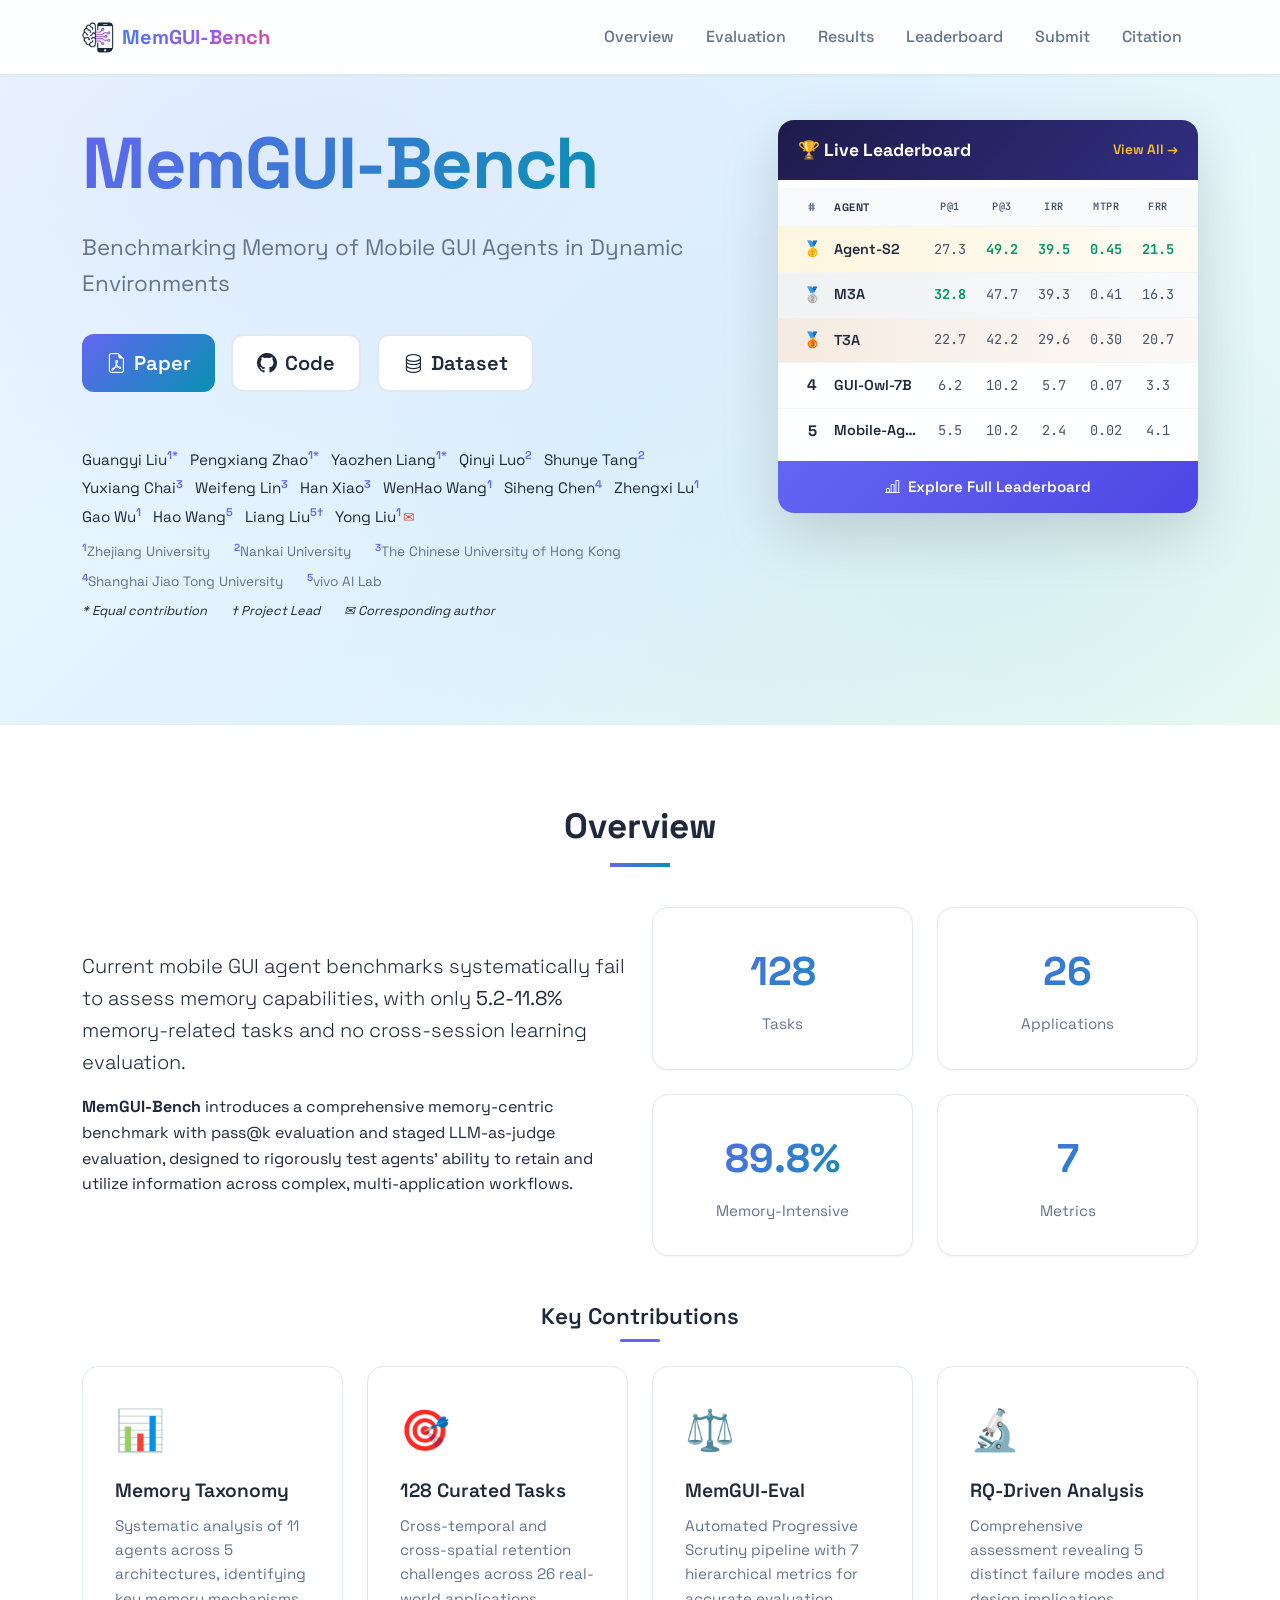
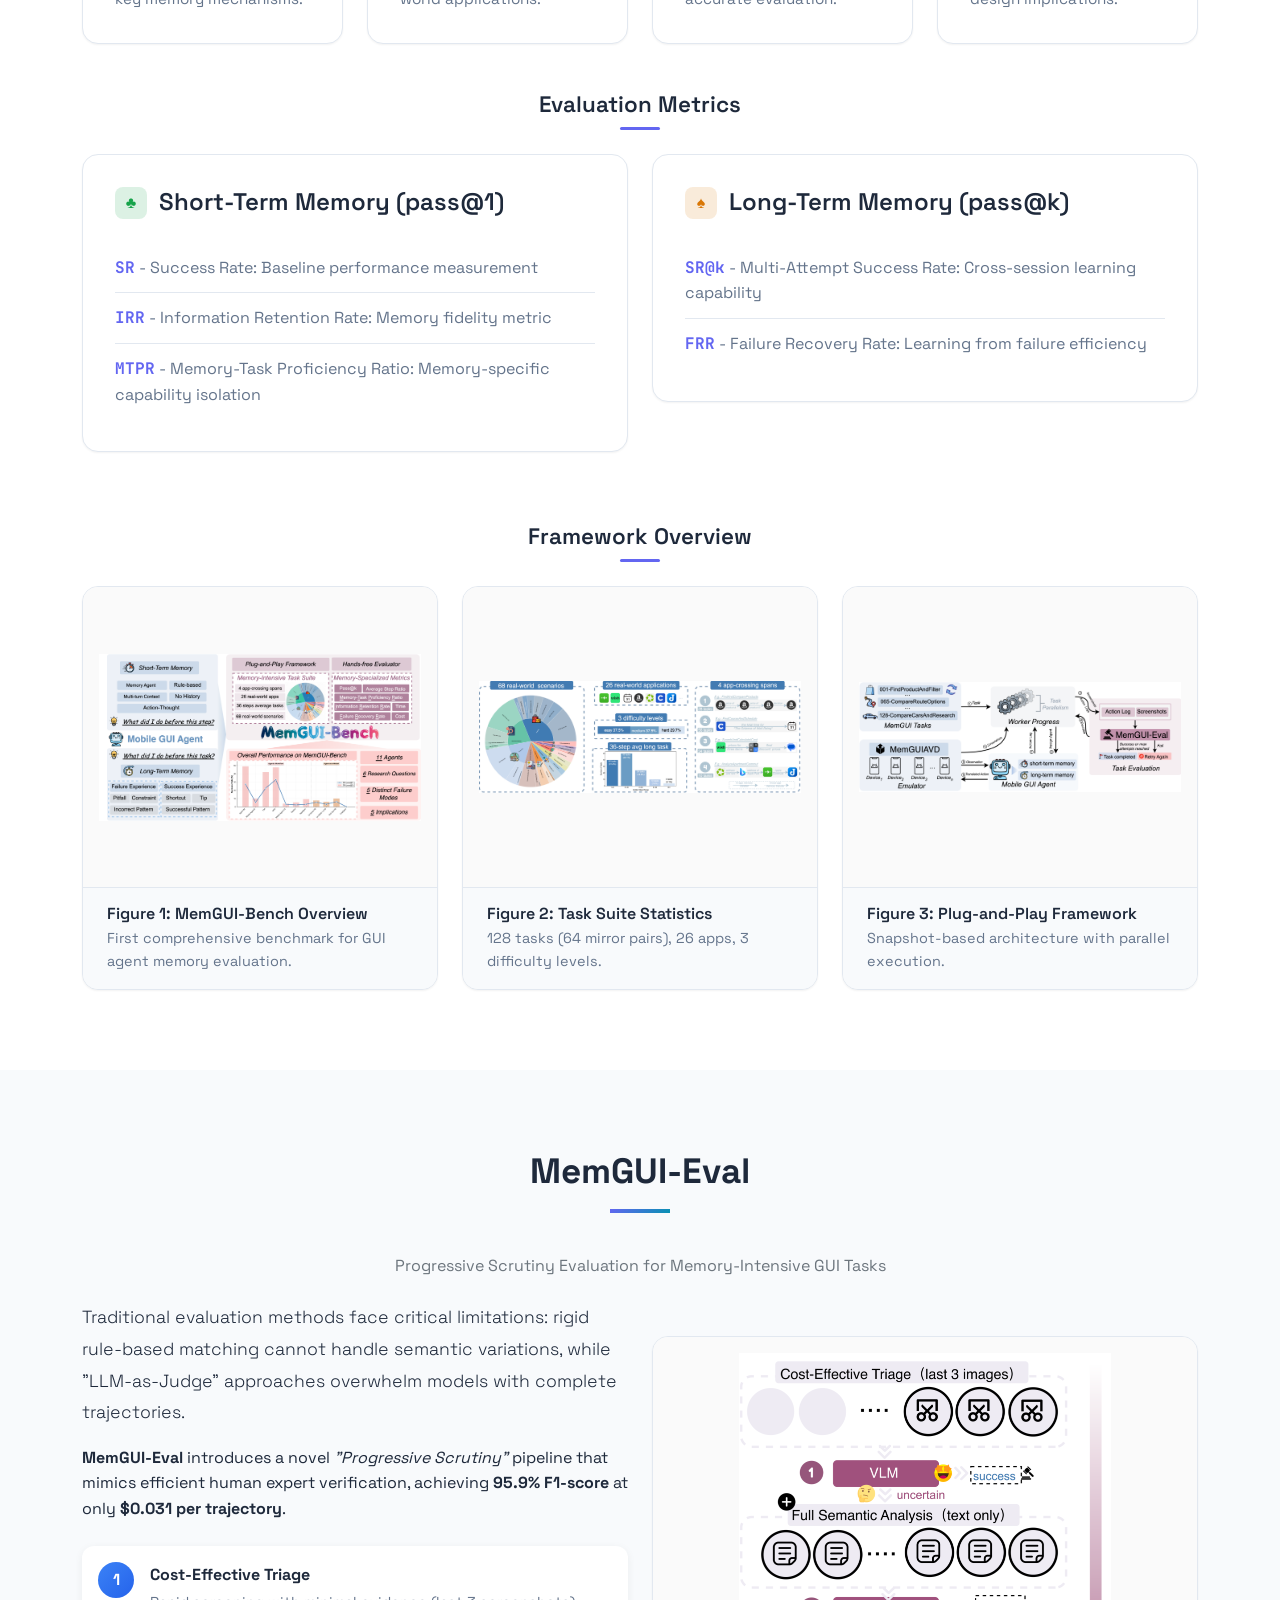
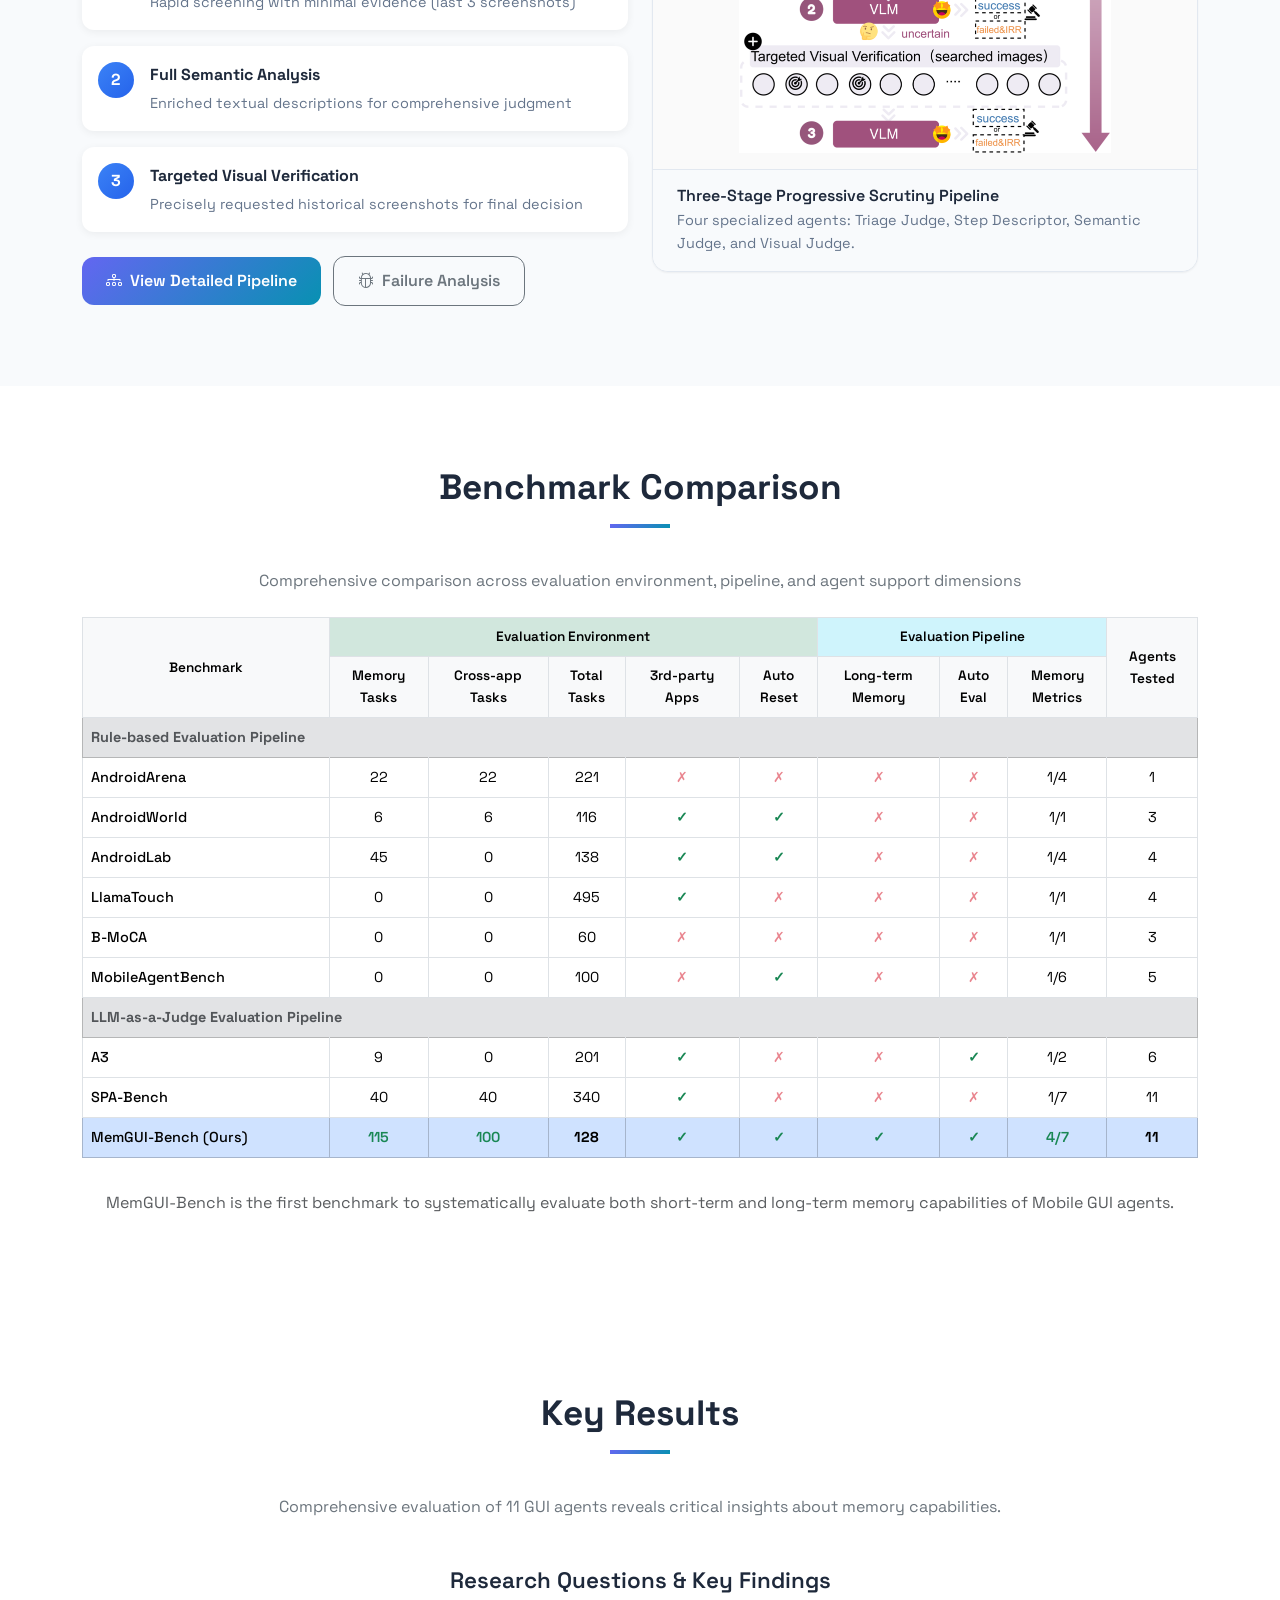
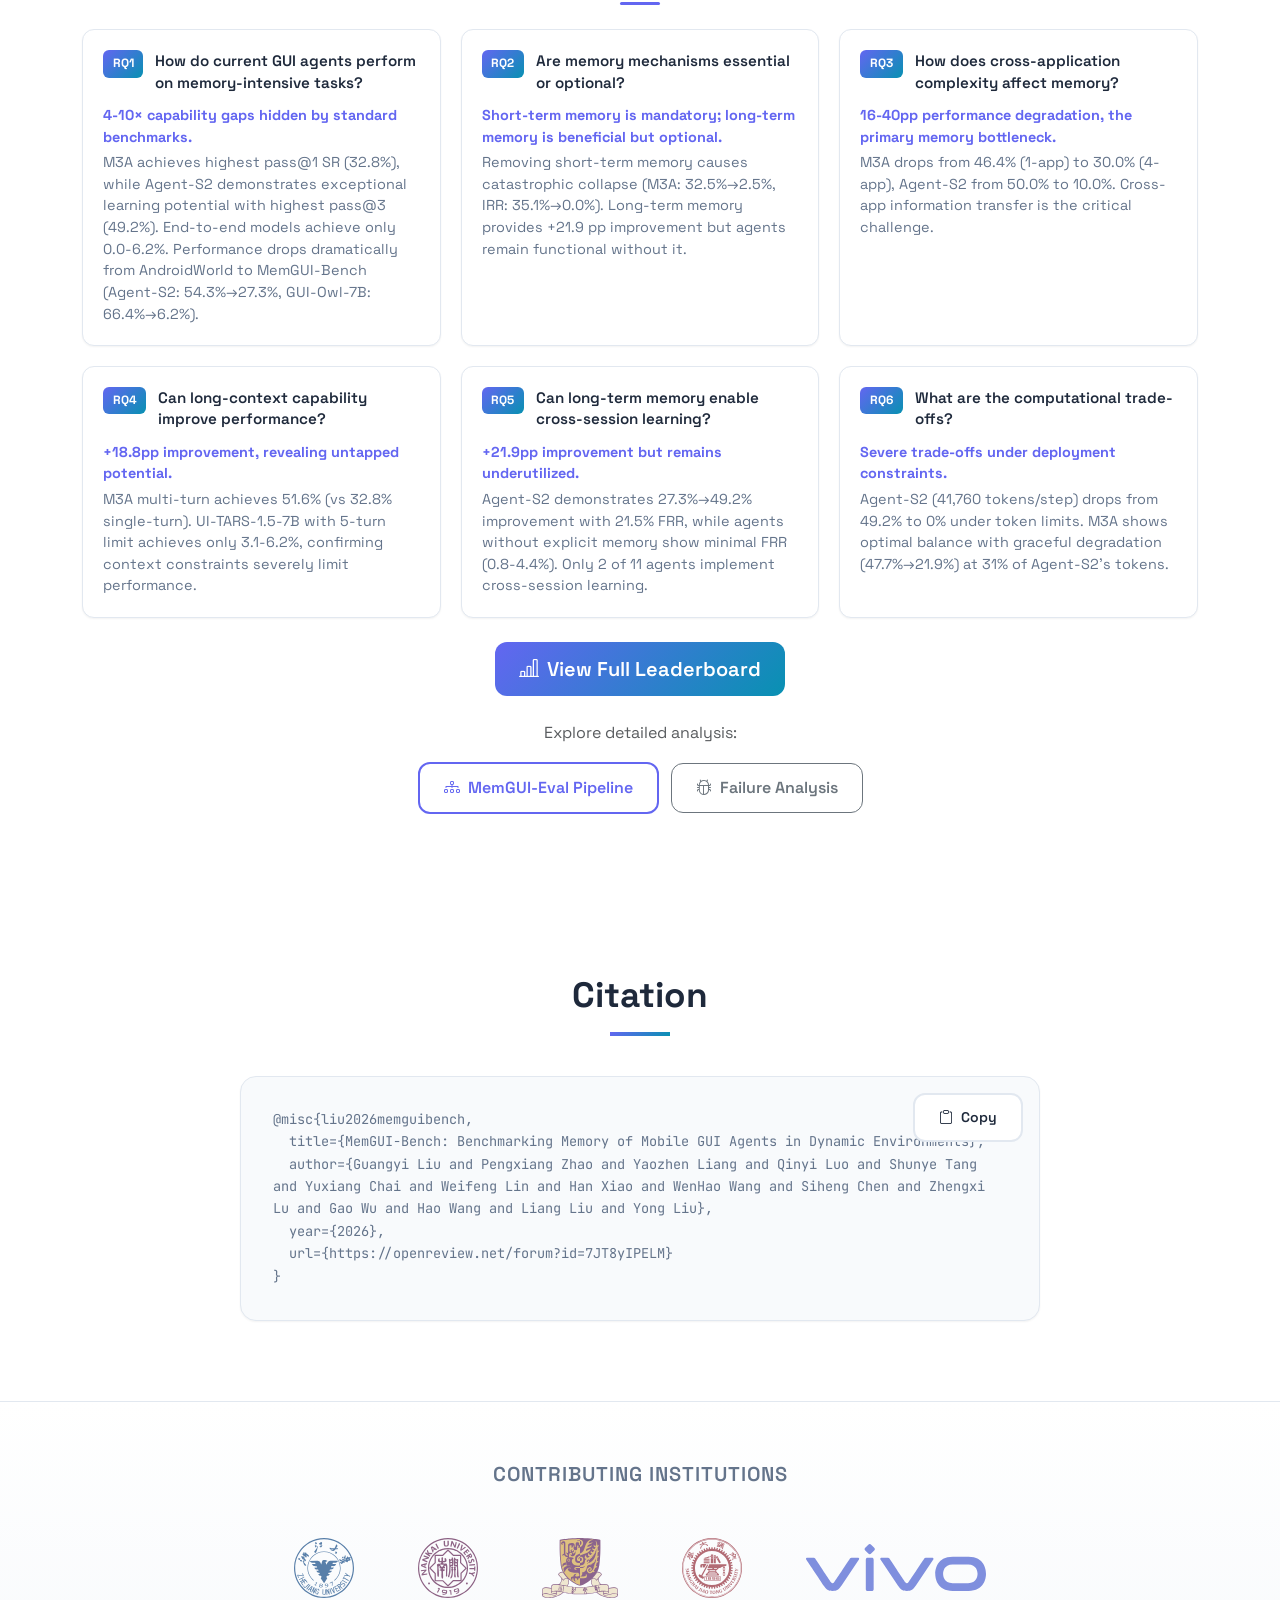
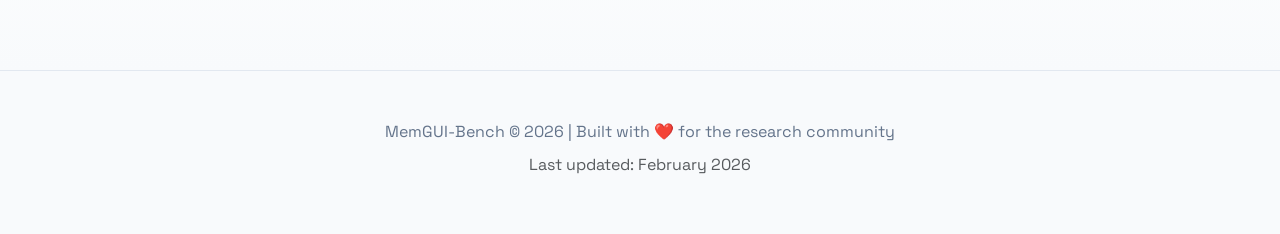
==== docs/index.html @ 2475bcae "update" ====
<!DOCTYPE html>
<html lang="en">

<head>
  <meta charset="UTF-8">
  <meta name="viewport" content="width=device-width, initial-scale=1.0">
  <title>MemGUI-Bench: Benchmarking Memory of Mobile GUI Agents</title>
  <link rel="icon" href="assets/favicon.png">

  <!-- Fonts -->
  <link rel="preconnect" href="https://fonts.googleapis.com">
  <link rel="preconnect" href="https://fonts.gstatic.com" crossorigin>
  <link
    href="https://fonts.googleapis.com/css2?family=Space+Grotesk:wght@300;400;500;600;700&family=JetBrains+Mono:wght@400;500&display=swap"
    rel="stylesheet">

  <!-- Bootstrap & Icons -->
  <link rel="stylesheet" href="https://cdn.jsdelivr.net/npm/bootstrap@5.3.0/dist/css/bootstrap.min.css">
  <link rel="stylesheet" href="https://cdn.jsdelivr.net/npm/bootstrap-icons@1.11.0/font/bootstrap-icons.css">

  <!-- Custom CSS -->
  <link rel="stylesheet" href="css/style.css">
</head>

<body>
  <!-- Navigation -->
  <nav class="navbar navbar-expand-lg fixed-top">
    <div class="container">
      <a class="navbar-brand" href="#">
        <img src="assets/favicon.png" alt="MemGUI-Bench" class="brand-icon">
        <span class="brand-text">MemGUI-Bench</span>
      </a>
      <button class="navbar-toggler" type="button" data-bs-toggle="collapse" data-bs-target="#navbarNav">
        <span class="navbar-toggler-icon"></span>
      </button>
      <div class="collapse navbar-collapse" id="navbarNav">
        <ul class="navbar-nav ms-auto">
          <li class="nav-item"><a class="nav-link" href="#overview">Overview</a></li>
          <li class="nav-item"><a class="nav-link" href="#memgui-eval">Evaluation</a></li>
          <li class="nav-item"><a class="nav-link" href="#results">Results</a></li>
          <li class="nav-item"><a class="nav-link" href="leaderboard.html">Leaderboard</a></li>
          <li class="nav-item"><a class="nav-link" href="submission.html">Submit</a></li>
          <li class="nav-item"><a class="nav-link" href="#citation">Citation</a></li>
        </ul>
      </div>
    </div>
  </nav>

  <!-- Hero Section -->
  <header class="hero-section">
    <div class="hero-bg"></div>
    <div class="container">
      <div class="hero-layout">
        <!-- Left: Main Content -->
        <div class="hero-content">
          <h1 class="hero-title">
            <span class="gradient-text">MemGUI-Bench</span>
          </h1>
          <p class="hero-subtitle">
            Benchmarking Memory of Mobile GUI Agents in Dynamic Environments
          </p>

          <!-- Action Buttons -->
          <div class="hero-buttons">
            <a href="#" class="btn btn-primary btn-lg">
              <i class="bi bi-file-earmark-pdf"></i> Paper
            </a>
            <a href="#" class="btn btn-outline-light btn-lg">
              <i class="bi bi-github"></i> Code
            </a>
            <a href="#" class="btn btn-outline-light btn-lg">
              <i class="bi bi-database"></i> Dataset
            </a>
          </div>

          <!-- Authors -->
          <div class="hero-authors">
            <div class="authors-list">
              <span class="author"><span class="author-name">Guangyi Liu</span><sup>1*</sup></span>
              <span class="author"><span class="author-name">Pengxiang Zhao</span><sup>1*</sup></span>
              <span class="author"><span class="author-name">Yaozhen Liang</span><sup>1*</sup></span>
              <span class="author"><span class="author-name">Qinyi Luo</span><sup>2</sup></span>
              <span class="author"><span class="author-name">Shunye Tang</span><sup>2</sup></span>
              <span class="author"><span class="author-name">Yuxiang Chai</span><sup>3</sup></span>
              <span class="author"><span class="author-name">Weifeng Lin</span><sup>3</sup></span>
              <span class="author"><span class="author-name">Han Xiao</span><sup>3</sup></span>
              <span class="author"><span class="author-name">WenHao Wang</span><sup>1</sup></span>
              <span class="author"><span class="author-name">Siheng Chen</span><sup>4</sup></span>
              <span class="author"><span class="author-name">Zhengxi Lu</span><sup>1</sup></span>
              <span class="author"><span class="author-name">Gao Wu</span><sup>1</sup></span>
              <span class="author"><span class="author-name">Hao Wang</span><sup>5</sup></span>
              <span class="author"><span class="author-name">Liang Liu</span><sup>5†</sup></span>
              <span class="author"><span class="author-name">Yong Liu</span><sup>1</sup><span class="corresponding-icon"
                  title="Corresponding Author">✉</span></span>
            </div>
            <div class="affiliations-list">
              <span class="affiliation"><sup>1</sup>Zhejiang University</span>
              <span class="affiliation"><sup>2</sup>Nankai University</span>
              <span class="affiliation"><sup>3</sup>The Chinese University of Hong Kong</span>
              <span class="affiliation"><sup>4</sup>Shanghai Jiao Tong University</span>
              <span class="affiliation"><sup>5</sup>vivo AI Lab</span>
            </div>
            <div class="author-notes">
              <span>* Equal contribution</span>
              <span>† Project Lead</span>
              <span>✉ Corresponding author</span>
            </div>
          </div>

        </div>

        <!-- Right: Live Leaderboard (Dynamic) -->
        <div class="hero-leaderboard-panel">
          <div class="lb-panel-header">
            <span class="lb-panel-title">🏆 Live Leaderboard</span>
            <a href="leaderboard.html" class="lb-panel-link">View All →</a>
          </div>
          <div class="lb-panel-table" id="heroLeaderboardTable">
            <div class="lb-panel-loading">Loading...</div>
          </div>
          <a href="leaderboard.html" class="lb-panel-cta">
            <i class="bi bi-bar-chart-line"></i> Explore Full Leaderboard
          </a>
        </div>
      </div>
    </div>
  </header>

  <!-- Overview Section -->
  <section id="overview" class="section-padding">
    <div class="container">
      <h2 class="section-title text-center">Overview</h2>

      <!-- Problem Statement & Stats -->
      <div class="row align-items-center mb-5">
        <div class="col-lg-6">
          <div class="overview-text">
            <p class="lead">
              Current mobile GUI agent benchmarks systematically fail to assess memory capabilities,
              with only <strong>5.2-11.8%</strong> memory-related tasks and no cross-session learning evaluation.
            </p>
            <p>
              <strong>MemGUI-Bench</strong> introduces a comprehensive memory-centric benchmark with
              pass@k evaluation and staged LLM-as-judge evaluation, designed to rigorously test
              agents' ability to retain and utilize information across complex, multi-application workflows.
            </p>
          </div>
        </div>
        <div class="col-lg-6">
          <div class="stats-grid">
            <div class="stat-card">
              <div class="stat-number">128</div>
              <div class="stat-label">Tasks</div>
            </div>
            <div class="stat-card">
              <div class="stat-number">26</div>
              <div class="stat-label">Applications</div>
            </div>
            <div class="stat-card">
              <div class="stat-number">89.8%</div>
              <div class="stat-label">Memory-Intensive</div>
            </div>
            <div class="stat-card">
              <div class="stat-number">7</div>
              <div class="stat-label">Metrics</div>
            </div>
          </div>
        </div>
      </div>

      <!-- Key Contributions -->
      <h3 class="subsection-title text-center mb-4">Key Contributions</h3>
      <div class="row g-4 mb-5">
        <div class="col-md-6 col-lg-3">
          <div class="feature-card">
            <div class="feature-icon">📊</div>
            <h4>Memory Taxonomy</h4>
            <p>Systematic analysis of 11 agents across 5 architectures, identifying key memory mechanisms.</p>
          </div>
        </div>
        <div class="col-md-6 col-lg-3">
          <div class="feature-card">
            <div class="feature-icon">🎯</div>
            <h4>128 Curated Tasks</h4>
            <p>Cross-temporal and cross-spatial retention challenges across 26 real-world applications.</p>
          </div>
        </div>
        <div class="col-md-6 col-lg-3">
          <div class="feature-card">
            <div class="feature-icon">⚖️</div>
            <h4>MemGUI-Eval</h4>
            <p>Automated Progressive Scrutiny pipeline with 7 hierarchical metrics for accurate evaluation.</p>
          </div>
        </div>
        <div class="col-md-6 col-lg-3">
          <div class="feature-card">
            <div class="feature-icon">🔬</div>
            <h4>RQ-Driven Analysis</h4>
            <p>Comprehensive assessment revealing 5 distinct failure modes and design implications.</p>
          </div>
        </div>
      </div>

      <!-- Evaluation Metrics -->
      <h3 class="subsection-title text-center mb-4">Evaluation Metrics</h3>
      <div class="row mb-5">
        <div class="col-lg-6">
          <div class="metric-group">
            <h4><span class="metric-badge short-term">♣</span> Short-Term Memory (pass@1)</h4>
            <ul class="metric-list">
              <li><strong>SR</strong> - Success Rate: Baseline performance measurement</li>
              <li><strong>IRR</strong> - Information Retention Rate: Memory fidelity metric</li>
              <li><strong>MTPR</strong> - Memory-Task Proficiency Ratio: Memory-specific capability isolation</li>
            </ul>
          </div>
        </div>
        <div class="col-lg-6">
          <div class="metric-group">
            <h4><span class="metric-badge long-term">♠</span> Long-Term Memory (pass@k)</h4>
            <ul class="metric-list">
              <li><strong>SR@k</strong> - Multi-Attempt Success Rate: Cross-session learning capability</li>
              <li><strong>FRR</strong> - Failure Recovery Rate: Learning from failure efficiency</li>
            </ul>
          </div>
        </div>
      </div>

      <!-- Framework Overview -->
      <h3 class="subsection-title text-center mb-4">Framework Overview</h3>

      <!-- Overview + Task Suite + Architecture -->
      <div class="row g-4">
        <div class="col-lg-4">
          <div class="figure-card h-100">
            <div class="figure-img-wrapper">
              <img src="images/fig1-overview.png" alt="MemGUI-Bench Overview">
            </div>
            <div class="figure-caption">
              <h5>Figure 1: MemGUI-Bench Overview</h5>
              <p>First comprehensive benchmark for GUI agent memory evaluation.</p>
            </div>
          </div>
        </div>
        <div class="col-lg-4">
          <div class="figure-card h-100">
            <div class="figure-img-wrapper">
              <img src="images/fig2-task-suite.png" alt="Task Suite Statistics">
            </div>
            <div class="figure-caption">
              <h5>Figure 2: Task Suite Statistics</h5>
              <p>128 tasks (64 mirror pairs), 26 apps, 3 difficulty levels.</p>
            </div>
          </div>
        </div>
        <div class="col-lg-4">
          <div class="figure-card h-100">
            <div class="figure-img-wrapper">
              <img src="images/fig3-architecture.png" alt="Unified Architecture">
            </div>
            <div class="figure-caption">
              <h5>Figure 3: Plug-and-Play Framework</h5>
              <p>Snapshot-based architecture with parallel execution.</p>
            </div>
          </div>
        </div>
      </div>
    </div>
  </section>

  <!-- MemGUI-Eval Section -->
  <section id="memgui-eval" class="section-padding bg-light-alt">
    <div class="container">
      <h2 class="section-title text-center">MemGUI-Eval</h2>
      <p class="text-center text-secondary mb-4">Progressive Scrutiny Evaluation for Memory-Intensive GUI Tasks</p>

      <div class="row align-items-center">
        <div class="col-lg-6">
          <div class="eval-intro">
            <p class="lead">
              Traditional evaluation methods face critical limitations: rigid rule-based matching cannot handle semantic
              variations,
              while "LLM-as-Judge" approaches overwhelm models with complete trajectories.
            </p>
            <p>
              <strong>MemGUI-Eval</strong> introduces a novel <em>"Progressive Scrutiny"</em> pipeline that mimics
              efficient human expert verification,
              achieving <strong>95.9% F1-score</strong> at only <strong>$0.031 per trajectory</strong>.
            </p>

            <div class="eval-stages mt-4">
              <div class="eval-stage">
                <span class="stage-num">1</span>
                <div class="stage-info">
                  <strong>Cost-Effective Triage</strong>
                  <span>Rapid screening with minimal evidence (last 3 screenshots)</span>
                </div>
              </div>
              <div class="eval-stage">
                <span class="stage-num">2</span>
                <div class="stage-info">
                  <strong>Full Semantic Analysis</strong>
                  <span>Enriched textual descriptions for comprehensive judgment</span>
                </div>
              </div>
              <div class="eval-stage">
                <span class="stage-num">3</span>
                <div class="stage-info">
                  <strong>Targeted Visual Verification</strong>
                  <span>Precisely requested historical screenshots for final decision</span>
                </div>
              </div>
            </div>

            <div class="mt-4">
              <a href="eval-pipeline.html" class="btn btn-primary">
                <i class="bi bi-diagram-3"></i> View Detailed Pipeline
              </a>
              <a href="failure-analysis.html" class="btn btn-outline-secondary ms-2">
                <i class="bi bi-bug"></i> Failure Analysis
              </a>
            </div>
          </div>
        </div>
        <div class="col-lg-6">
          <div class="figure-card">
            <div class="figure-img-wrapper">
              <img src="images/fig4-eval-pipeline.png" alt="MemGUI-Eval Pipeline">
            </div>
            <div class="figure-caption">
              <h5>Three-Stage Progressive Scrutiny Pipeline</h5>
              <p>Four specialized agents: Triage Judge, Step Descriptor, Semantic Judge, and Visual Judge.</p>
            </div>
          </div>
        </div>
      </div>
    </div>
  </section>

  <!-- Benchmark Comparison Section -->
  <section id="benchmark" class="section-padding">
    <div class="container">
      <h2 class="section-title text-center">Benchmark Comparison</h2>
      <p class="text-center text-secondary mb-4">Comprehensive comparison across evaluation environment, pipeline, and
        agent support dimensions</p>
      <div class="table-responsive">
        <table class="table table-bordered table-hover comparison-table">
          <thead>
            <tr>
              <th rowspan="2" class="align-middle">Benchmark</th>
              <th colspan="5" class="text-center bg-success-subtle">Evaluation Environment</th>
              <th colspan="3" class="text-center bg-info-subtle">Evaluation Pipeline</th>
              <th rowspan="2" class="align-middle text-center">Agents<br>Tested</th>
            </tr>
            <tr>
              <th>Memory<br>Tasks</th>
              <th>Cross-app<br>Tasks</th>
              <th>Total<br>Tasks</th>
              <th>3rd-party<br>Apps</th>
              <th>Auto<br>Reset</th>
              <th>Long-term<br>Memory</th>
              <th>Auto<br>Eval</th>
              <th>Memory<br>Metrics</th>
            </tr>
          </thead>
          <tbody>
            <tr class="table-secondary">
              <td colspan="10" class="fw-bold text-muted">Rule-based Evaluation Pipeline</td>
            </tr>
            <tr>
              <td>AndroidArena</td>
              <td>22</td>
              <td>22</td>
              <td>221</td>
              <td class="text-danger">✗</td>
              <td class="text-danger">✗</td>
              <td class="text-danger">✗</td>
              <td class="text-danger">✗</td>
              <td>1/4</td>
              <td>1</td>
            </tr>
            <tr>
              <td>AndroidWorld</td>
              <td>6</td>
              <td>6</td>
              <td>116</td>
              <td class="text-success">✓</td>
              <td class="text-success">✓</td>
              <td class="text-danger">✗</td>
              <td class="text-danger">✗</td>
              <td>1/1</td>
              <td>3</td>
            </tr>
            <tr>
              <td>AndroidLab</td>
              <td>45</td>
              <td>0</td>
              <td>138</td>
              <td class="text-success">✓</td>
              <td class="text-success">✓</td>
              <td class="text-danger">✗</td>
              <td class="text-danger">✗</td>
              <td>1/4</td>
              <td>4</td>
            </tr>
            <tr>
              <td>LlamaTouch</td>
              <td>0</td>
              <td>0</td>
              <td>495</td>
              <td class="text-success">✓</td>
              <td class="text-danger">✗</td>
              <td class="text-danger">✗</td>
              <td class="text-danger">✗</td>
              <td>1/1</td>
              <td>4</td>
            </tr>
            <tr>
              <td>B-MoCA</td>
              <td>0</td>
              <td>0</td>
              <td>60</td>
              <td class="text-danger">✗</td>
              <td class="text-danger">✗</td>
              <td class="text-danger">✗</td>
              <td class="text-danger">✗</td>
              <td>1/1</td>
              <td>3</td>
            </tr>
            <tr>
              <td>MobileAgentBench</td>
              <td>0</td>
              <td>0</td>
              <td>100</td>
              <td class="text-danger">✗</td>
              <td class="text-success">✓</td>
              <td class="text-danger">✗</td>
              <td class="text-danger">✗</td>
              <td>1/6</td>
              <td>5</td>
            </tr>
            <tr class="table-secondary">
              <td colspan="10" class="fw-bold text-muted">LLM-as-a-Judge Evaluation Pipeline</td>
            </tr>
            <tr>
              <td>A3</td>
              <td>9</td>
              <td>0</td>
              <td>201</td>
              <td class="text-success">✓</td>
              <td class="text-danger">✗</td>
              <td class="text-danger">✗</td>
              <td class="text-success">✓</td>
              <td>1/2</td>
              <td>6</td>
            </tr>
            <tr>
              <td>SPA-Bench</td>
              <td>40</td>
              <td>40</td>
              <td>340</td>
              <td class="text-success">✓</td>
              <td class="text-danger">✗</td>
              <td class="text-danger">✗</td>
              <td class="text-danger">✗</td>
              <td>1/7</td>
              <td>11</td>
            </tr>
            <tr class="table-primary fw-bold">
              <td>MemGUI-Bench (Ours)</td>
              <td class="text-success">115</td>
              <td class="text-success">100</td>
              <td>128</td>
              <td class="text-success">✓</td>
              <td class="text-success">✓</td>
              <td class="text-success">✓</td>
              <td class="text-success">✓</td>
              <td class="text-success">4/7</td>
              <td>11</td>
            </tr>
          </tbody>
        </table>
      </div>
      <p class="text-center text-muted mt-3">
        MemGUI-Bench is the first benchmark to systematically evaluate both short-term and long-term memory capabilities
        of Mobile GUI agents.
      </p>
    </div>
  </section>

  <!-- Results Section -->
  <section id="results" class="section-padding">
    <div class="container">
      <h2 class="section-title text-center">Key Results</h2>
      <p class="text-center text-secondary mb-5">
        Comprehensive evaluation of 11 GUI agents reveals critical insights about memory capabilities.
      </p>

      <!-- Research Questions & Conclusions -->
      <h3 class="subsection-title text-center mb-4">Research Questions & Key Findings</h3>
      <div class="rq-grid">
        <div class="rq-card">
          <div class="rq-header">
            <span class="rq-badge">RQ1</span>
            <span class="rq-question">How do current GUI agents perform on memory-intensive tasks?</span>
          </div>
          <div class="rq-answer">
            <strong>4-10× capability gaps hidden by standard benchmarks.</strong>
            M3A achieves highest pass@1 SR (32.8%), while Agent-S2 demonstrates exceptional learning potential with
            highest pass@3 (49.2%). End-to-end models achieve only 0.0-6.2%. Performance drops dramatically from
            AndroidWorld to MemGUI-Bench (Agent-S2: 54.3%→27.3%, GUI-Owl-7B: 66.4%→6.2%).
          </div>
        </div>

        <div class="rq-card">
          <div class="rq-header">
            <span class="rq-badge">RQ2</span>
            <span class="rq-question">Are memory mechanisms essential or optional?</span>
          </div>
          <div class="rq-answer">
            <strong>Short-term memory is mandatory; long-term memory is beneficial but optional.</strong>
            Removing short-term memory causes catastrophic collapse (M3A: 32.5%→2.5%, IRR: 35.1%→0.0%). Long-term memory
            provides +21.9 pp improvement but agents remain functional without it.
          </div>
        </div>

        <div class="rq-card">
          <div class="rq-header">
            <span class="rq-badge">RQ3</span>
            <span class="rq-question">How does cross-application complexity affect memory?</span>
          </div>
          <div class="rq-answer">
            <strong>16-40pp performance degradation, the primary memory bottleneck.</strong>
            M3A drops from 46.4% (1-app) to 30.0% (4-app), Agent-S2 from 50.0% to 10.0%. Cross-app information transfer
            is the critical challenge.
          </div>
        </div>

        <div class="rq-card">
          <div class="rq-header">
            <span class="rq-badge">RQ4</span>
            <span class="rq-question">Can long-context capability improve performance?</span>
          </div>
          <div class="rq-answer">
            <strong>+18.8pp improvement, revealing untapped potential.</strong>
            M3A multi-turn achieves 51.6% (vs 32.8% single-turn). UI-TARS-1.5-7B with 5-turn limit achieves only
            3.1-6.2%, confirming context constraints severely limit performance.
          </div>
        </div>

        <div class="rq-card">
          <div class="rq-header">
            <span class="rq-badge">RQ5</span>
            <span class="rq-question">Can long-term memory enable cross-session learning?</span>
          </div>
          <div class="rq-answer">
            <strong>+21.9pp improvement but remains underutilized.</strong>
            Agent-S2 demonstrates 27.3%→49.2% improvement with 21.5% FRR, while agents without explicit memory show
            minimal FRR (0.8-4.4%). Only 2 of 11 agents implement cross-session learning.
          </div>
        </div>

        <div class="rq-card">
          <div class="rq-header">
            <span class="rq-badge">RQ6</span>
            <span class="rq-question">What are the computational trade-offs?</span>
          </div>
          <div class="rq-answer">
            <strong>Severe trade-offs under deployment constraints.</strong>
            Agent-S2 (41,760 tokens/step) drops from 49.2% to 0% under token limits. M3A shows optimal balance with
            graceful degradation (47.7%→21.9%) at 31% of Agent-S2's tokens.
          </div>
        </div>
      </div>

      <div class="text-center mt-4">
        <a href="leaderboard.html" class="btn btn-primary btn-lg">
          <i class="bi bi-bar-chart-line"></i> View Full Leaderboard
        </a>
      </div>

      <!-- Additional Resources -->
      <div class="text-center mt-4">
        <p class="text-muted mb-3">Explore detailed analysis:</p>
        <a href="eval-pipeline.html" class="btn btn-outline-primary me-2">
          <i class="bi bi-diagram-3"></i> MemGUI-Eval Pipeline
        </a>
        <a href="failure-analysis.html" class="btn btn-outline-secondary">
          <i class="bi bi-bug"></i> Failure Analysis
        </a>
      </div>
    </div>
  </section>

  <!-- Citation Section -->
  <section id="citation" class="section-padding">
    <div class="container">
      <h2 class="section-title text-center">Citation</h2>
      <div class="citation-box">
        <pre><code>@misc{liu2026memguibench,
  title={MemGUI-Bench: Benchmarking Memory of Mobile GUI Agents in Dynamic Environments},
  author={Guangyi Liu and Pengxiang Zhao and Yaozhen Liang and Qinyi Luo and Shunye Tang and Yuxiang Chai and Weifeng Lin and Han Xiao and WenHao Wang and Siheng Chen and Zhengxi Lu and Gao Wu and Hao Wang and Liang Liu and Yong Liu},
  year={2026},
  url={https://openreview.net/forum?id=7JT8yIPELM}
}</code></pre>
        <button class="btn btn-sm btn-outline-light copy-btn" onclick="copyBibtex()">
          <i class="bi bi-clipboard"></i> Copy
        </button>
      </div>
    </div>
  </section>

  <!-- Affiliations Section -->
  <section id="affiliations" class="affiliations-section">
    <div class="container">
      <h3 class="affiliations-title text-center">Contributing Institutions</h3>
      <div class="affiliations-logos">
        <a href="https://www.zju.edu.cn/" target="_blank" class="affiliation-logo" title="Zhejiang University">
          <img src="images/logos/zhejiang-university.svg" alt="Zhejiang University">
        </a>
        <a href="https://www.nankai.edu.cn/" target="_blank" class="affiliation-logo" title="Nankai University">
          <img src="images/logos/nankai-university.svg" alt="Nankai University">
        </a>
        <a href="https://www.cuhk.edu.hk/" target="_blank" class="affiliation-logo"
          title="The Chinese University of Hong Kong">
          <img src="images/logos/cuhk.svg" alt="The Chinese University of Hong Kong">
        </a>
        <a href="https://www.sjtu.edu.cn/" target="_blank" class="affiliation-logo"
          title="Shanghai Jiao Tong University">
          <img src="images/logos/sjtu.svg" alt="Shanghai Jiao Tong University">
        </a>
        <a href="https://www.vivo.com/" target="_blank" class="affiliation-logo" title="vivo">
          <img src="images/logos/vivo.svg" alt="vivo">
        </a>
      </div>
    </div>
  </section>

  <!-- Footer -->
  <footer class="footer">
    <div class="container text-center">
      <p>MemGUI-Bench © 2026 | Built with ❤️ for the research community</p>
      <p class="text-muted">Last updated: February 2026</p>
    </div>
  </footer>

  <!-- Scripts -->
  <script src="https://cdn.jsdelivr.net/npm/bootstrap@5.3.0/dist/js/bootstrap.bundle.min.js"></script>
  <script src="js/config.js"></script>
  <script>
    function copyBibtex() {
      const bibtex = document.querySelector('.citation-box code').textContent;
      navigator.clipboard.writeText(bibtex);
      const btn = document.querySelector('.copy-btn');
      btn.innerHTML = '<i class="bi bi-check"></i> Copied!';
      setTimeout(() => {
        btn.innerHTML = '<i class="bi bi-clipboard"></i> Copy';
      }, 2000);
    }

    // Load Hero Leaderboard dynamically
    async function loadHeroLeaderboard() {
      try {
        // First load agent list from index.json
        await loadAgentList();

        // Load each agent file in parallel
        const agentPromises = AGENT_FILES.map(async (agentId) => {
          const response = await fetch(`data/agents/${agentId}.json`);
          if (!response.ok) return null;
          return response.json();
        });
        const agents = (await Promise.all(agentPromises)).filter(a => a !== null);
        const data = { agents: agents };

        // Sort by avg p@3 descending
        const sorted = [...data.agents].sort((a, b) => b.avg.p3 - a.avg.p3);
        const top5 = sorted.slice(0, 5);

        // Find best values for highlighting
        const bestP1 = Math.max(...top5.map(a => a.avg.p1));
        const bestP3 = Math.max(...top5.map(a => a.avg.p3));
        const bestIRR = Math.max(...top5.map(a => a.metrics?.shortTerm?.irr ?? 0));
        const bestMTPR = Math.max(...top5.map(a => a.metrics?.shortTerm?.mtpr ?? 0));
        const bestFRR = Math.max(...top5.map(a => a.metrics?.longTerm?.frr ?? 0));

        // Build HTML
        let html = `
          <div class="lb-panel-row header">
            <span class="lb-col-rank">#</span>
            <span class="lb-col-name">Agent</span>
            <span class="lb-col-metric">p@1</span>
            <span class="lb-col-metric">p@3</span>
            <span class="lb-col-metric">IRR</span>
            <span class="lb-col-metric">MTPR</span>
            <span class="lb-col-metric">FRR</span>
          </div>
        `;

        top5.forEach((agent, index) => {
          const rank = index + 1;
          const rankIcon = rank === 1 ? '🥇' : rank === 2 ? '🥈' : rank === 3 ? '🥉' : rank;
          const rankClass = rank <= 3 ? `rank-${rank}` : '';

          const p1 = agent.avg.p1;
          const p3 = agent.avg.p3;
          const irr = agent.metrics?.shortTerm?.irr ?? '-';
          const mtpr = agent.metrics?.shortTerm?.mtpr ?? '-';
          const frr = agent.metrics?.longTerm?.frr ?? '-';

          const p1Class = p1 === bestP1 ? 'highlight' : '';
          const p3Class = p3 === bestP3 ? 'highlight' : '';
          const irrClass = irr === bestIRR ? 'highlight' : '';
          const mtprClass = mtpr === bestMTPR ? 'highlight' : '';
          const frrClass = frr === bestFRR ? 'highlight' : '';

          html += `
            <div class="lb-panel-row ${rankClass}">
              <span class="lb-col-rank">${rankIcon}</span>
              <span class="lb-col-name">${agent.name}</span>
              <span class="lb-col-metric ${p1Class}">${typeof p1 === 'number' ? p1.toFixed(1) : '-'}</span>
              <span class="lb-col-metric ${p3Class}">${typeof p3 === 'number' ? p3.toFixed(1) : '-'}</span>
              <span class="lb-col-metric ${irrClass}">${typeof irr === 'number' ? irr.toFixed(1) : '-'}</span>
              <span class="lb-col-metric ${mtprClass}">${typeof mtpr === 'number' ? mtpr.toFixed(2) : '-'}</span>
              <span class="lb-col-metric ${frrClass}">${typeof frr === 'number' ? frr.toFixed(1) : '-'}</span>
            </div>
          `;
        });

        document.getElementById('heroLeaderboardTable').innerHTML = html;
      } catch (error) {
        console.error('Error loading leaderboard:', error);
        document.getElementById('heroLeaderboardTable').innerHTML = '<div class="lb-panel-loading">Failed to load data</div>';
      }
    }

    // Load on page ready
    document.addEventListener('DOMContentLoaded', loadHeroLeaderboard);
  </script>
</body>

</html>
---- docs/css/style.css ----
/* ===== CSS Variables - Light Theme ===== */
:root {
  --primary: #6366f1;
  --primary-dark: #4f46e5;
  --accent: #0891b2;
  --accent-light: #22d3ee;
  --bg-light: #ffffff;
  --bg-light-alt: #f8fafc;
  --bg-card: #ffffff;
  --text-primary: #1e293b;
  --text-secondary: #64748b;
  --gradient-1: linear-gradient(135deg, #6366f1 0%, #0891b2 100%);
  --gradient-2: linear-gradient(135deg, #ec4899 0%, #f97316 100%);
  --short-term-color: #16a34a;
  --long-term-color: #d97706;
  --border-color: #e2e8f0;
  --shadow-sm: 0 1px 2px rgba(0, 0, 0, 0.05);
  --shadow-md: 0 4px 6px -1px rgba(0, 0, 0, 0.1);
  --shadow-lg: 0 10px 15px -3px rgba(0, 0, 0, 0.1);
  --font-main: 'Space Grotesk', -apple-system, BlinkMacSystemFont, sans-serif;
  --font-mono: 'JetBrains Mono', monospace;
}

/* ===== Base Styles ===== */
* {
  margin: 0;
  padding: 0;
  box-sizing: border-box;
}

html {
  scroll-behavior: smooth;
}

body {
  font-family: var(--font-main);
  background-color: var(--bg-light);
  color: var(--text-primary);
  line-height: 1.6;
  overflow-x: hidden;
}

a {
  color: var(--primary);
  text-decoration: none;
  transition: all 0.3s ease;
}

a:hover {
  color: var(--primary-dark);
}

/* ===== Navigation ===== */
.navbar {
  background: rgba(255, 255, 255, 0.95);
  backdrop-filter: blur(20px);
  border-bottom: 1px solid var(--border-color);
  padding: 1rem 0;
  transition: all 0.3s ease;
  box-shadow: var(--shadow-sm);
}

.navbar-brand {
  font-weight: 700;
  font-size: 1.4rem;
  color: var(--text-primary) !important;
  display: flex;
  align-items: center;
  gap: 0.5rem;
}

.brand-icon {
  height: 32px;
  width: 32px;
  border-radius: 8px;
  object-fit: contain;
}

.brand-text {
  font-size: 1.25rem;
  font-weight: 700;
  background: linear-gradient(135deg, #3b82f6 0%, #8b5cf6 50%, #ec4899 100%);
  -webkit-background-clip: text;
  -webkit-text-fill-color: transparent;
  background-clip: text;
}

.brand-text {
  font-weight: 700;
}

.nav-link {
  color: var(--text-secondary) !important;
  font-weight: 500;
  padding: 0.5rem 1rem !important;
  border-radius: 8px;
  transition: all 0.3s ease;
}

.nav-link:hover, .nav-link.active {
  color: var(--primary) !important;
  background: rgba(99, 102, 241, 0.1);
}

/* ===== Hero Section ===== */
.hero-section {
  min-height: 80vh;
  display: flex;
  align-items: center;
  justify-content: center;
  position: relative;
  padding: 120px 0 80px;
  overflow: hidden;
  background: linear-gradient(135deg, #f0f9ff 0%, #e0f2fe 50%, #f0fdf4 100%);
}

.hero-bg {
  position: absolute;
  top: 0;
  left: 0;
  right: 0;
  bottom: 0;
  background: 
    radial-gradient(ellipse at 20% 20%, rgba(99, 102, 241, 0.08) 0%, transparent 50%),
    radial-gradient(ellipse at 80% 80%, rgba(8, 145, 178, 0.08) 0%, transparent 50%);
  z-index: 0;
  pointer-events: none;
}

.hero-content {
  position: relative;
  z-index: 1;
}

.hero-title {
  font-size: clamp(2.5rem, 8vw, 4.5rem);
  font-weight: 700;
  margin-bottom: 1.5rem;
  letter-spacing: -0.02em;
}

.gradient-text {
  background: var(--gradient-1);
  -webkit-background-clip: text;
  -webkit-text-fill-color: transparent;
  background-clip: text;
}

.hero-subtitle {
  font-size: clamp(1.1rem, 2.5vw, 1.4rem);
  color: var(--text-secondary);
  max-width: 700px;
  margin: 0 auto 1rem;
}

.hero-buttons {
  display: flex;
  flex-wrap: wrap;
  gap: 1rem;
  justify-content: center;
  margin-top: 2rem;
}

/* Hero Authors */
.hero-authors {
  margin-top: 2rem;
  padding: 1.5rem 0;
  max-width: 900px;
  margin-left: auto;
  margin-right: auto;
}

.authors-list {
  display: flex;
  flex-wrap: wrap;
  justify-content: center;
  gap: 0.25rem 0.75rem;
  margin-bottom: 0.75rem;
}

.author {
  font-size: 0.95rem;
  color: var(--text-secondary);
  white-space: nowrap;
}

.author-name {
  color: var(--text-primary);
}

.author sup {
  color: var(--primary);
  font-weight: 600;
  font-size: 0.7rem;
}

.corresponding-icon {
  color: #e74c3c;
  font-size: 0.9rem;
  margin-left: 2px;
  cursor: help;
}

.affiliations-list {
  display: flex;
  flex-wrap: wrap;
  justify-content: center;
  gap: 0.5rem 1.5rem;
  margin-bottom: 0.5rem;
  font-size: 0.85rem;
  color: var(--text-secondary);
}

.affiliation sup {
  color: var(--primary);
  font-weight: 600;
}

.author-notes {
  display: flex;
  justify-content: center;
  gap: 1.5rem;
  font-size: 0.8rem;
  color: var(--text-muted);
  font-style: italic;
}

/* Hero Institutions Logos */
.hero-institutions {
  display: flex;
  flex-wrap: wrap;
  justify-content: center;
  align-items: center;
  gap: 30px;
  margin-top: 2.5rem;
  padding-top: 2rem;
  border-top: 1px solid rgba(0, 0, 0, 0.1);
}

.hero-logo {
  display: flex;
  align-items: center;
  justify-content: center;
  padding: 8px;
  transition: all 0.3s ease;
  opacity: 0.7;
}

.hero-logo:hover {
  opacity: 1;
  transform: scale(1.08);
}

.hero-logo img {
  height: 55px;
  width: auto;
  max-width: 160px;
  object-fit: contain;
}

/* ===== Buttons ===== */
.btn {
  font-family: var(--font-main);
  font-weight: 600;
  padding: 0.75rem 1.5rem;
  border-radius: 12px;
  display: inline-flex;
  align-items: center;
  gap: 0.5rem;
  transition: all 0.3s ease;
}

.btn-primary {
  background: var(--gradient-1);
  border: none;
  color: white;
}

.btn-primary:hover {
  transform: translateY(-2px);
  box-shadow: 0 10px 30px rgba(99, 102, 241, 0.3);
  color: white;
}

.btn-outline-primary {
  border: 2px solid var(--primary);
  background: transparent;
  color: var(--primary);
}

.btn-outline-primary:hover {
  background: var(--primary);
  color: white;
  transform: translateY(-2px);
}

.btn-outline-light {
  border: 2px solid var(--border-color);
  background: white;
  color: var(--text-primary);
}

.btn-outline-light:hover {
  background: var(--bg-light-alt);
  border-color: var(--primary);
  color: var(--primary);
}

.btn-accent {
  background: var(--accent);
  border: none;
  color: white;
}

.btn-accent:hover {
  background: #0e7490;
  transform: translateY(-2px);
  box-shadow: 0 10px 30px rgba(8, 145, 178, 0.3);
  color: white;
}

/* ===== Sections ===== */
.section-padding {
  padding: 80px 0;
}

.section-title {
  font-size: 2.2rem;
  font-weight: 700;
  margin-bottom: 2.5rem;
  color: var(--text-primary);
  position: relative;
}

.section-title::after {
  content: '';
  display: block;
  width: 60px;
  height: 4px;
  background: var(--gradient-1);
  margin: 1rem auto 0;
}

.subsection-title {
  font-size: 1.4rem;
  font-weight: 600;
  color: var(--text-primary);
  position: relative;
}

.subsection-title::after {
  content: '';
  display: block;
  width: 40px;
  height: 3px;
  background: var(--primary);
  margin: 0.5rem auto 0;
  border-radius: 2px;
}

/* MemGUI-Eval Section */
.eval-intro .lead {
  font-size: 1.1rem;
  line-height: 1.8;
}

.eval-stages {
  display: flex;
  flex-direction: column;
  gap: 1rem;
}

.eval-stage {
  display: flex;
  align-items: flex-start;
  gap: 1rem;
  padding: 1rem;
  background: #ffffff;
  border-radius: 12px;
  box-shadow: 0 2px 8px rgba(0, 0, 0, 0.06);
  transition: all 0.3s ease;
}

.eval-stage:hover {
  transform: translateX(5px);
  box-shadow: 0 4px 15px rgba(0, 0, 0, 0.1);
}

.stage-num {
  display: flex;
  align-items: center;
  justify-content: center;
  width: 36px;
  height: 36px;
  min-width: 36px;
  background: linear-gradient(135deg, #3b82f6 0%, #2563eb 100%);
  color: white;
  border-radius: 50%;
  font-weight: 700;
  font-size: 1rem;
}

.stage-info {
  display: flex;
  flex-direction: column;
  gap: 0.25rem;
}

.stage-info strong {
  color: var(--text-primary);
  font-size: 1rem;
}

.stage-info span {
  color: #64748b;
  font-size: 0.9rem;
  border-radius: 2px;
}

.bg-light-alt {
  background-color: var(--bg-light-alt);
}

/* ===== Stats Grid ===== */
.stats-grid {
  display: grid;
  grid-template-columns: repeat(2, 1fr);
  gap: 1.5rem;
}

.stat-card {
  background: var(--bg-card);
  border: 1px solid var(--border-color);
  border-radius: 16px;
  padding: 2rem;
  text-align: center;
  transition: all 0.3s ease;
  box-shadow: var(--shadow-sm);
}

.stat-card:hover {
  border-color: var(--primary);
  transform: translateY(-5px);
  box-shadow: var(--shadow-lg);
}

.stat-number {
  font-size: 2.5rem;
  font-weight: 700;
  background: var(--gradient-1);
  -webkit-background-clip: text;
  -webkit-text-fill-color: transparent;
  background-clip: text;
}

.stat-label {
  color: var(--text-secondary);
  font-size: 0.95rem;
  margin-top: 0.5rem;
}

/* ===== Feature Cards ===== */
.feature-card {
  background: var(--bg-card);
  border: 1px solid var(--border-color);
  border-radius: 16px;
  padding: 2rem;
  height: 100%;
  transition: all 0.3s ease;
  box-shadow: var(--shadow-sm);
}

.feature-card:hover {
  border-color: var(--accent);
  transform: translateY(-5px);
  box-shadow: var(--shadow-lg);
}

.feature-icon {
  font-size: 2.5rem;
  margin-bottom: 1rem;
}

.feature-card h4 {
  font-size: 1.2rem;
  font-weight: 600;
  margin-bottom: 0.75rem;
  color: var(--text-primary);
}

.feature-card p {
  color: var(--text-secondary);
  font-size: 0.95rem;
  margin: 0;
}

/* ===== RQ Cards ===== */
.rq-grid {
  display: grid;
  grid-template-columns: repeat(auto-fit, minmax(350px, 1fr));
  gap: 1.25rem;
}

.rq-card {
  background: var(--bg-card);
  border: 1px solid var(--border-color);
  border-radius: 12px;
  padding: 1.25rem;
  transition: all 0.3s ease;
  box-shadow: var(--shadow-sm);
}

.rq-card:hover {
  border-color: var(--primary);
  box-shadow: var(--shadow-md);
  transform: translateY(-2px);
}

.rq-header {
  display: flex;
  align-items: flex-start;
  gap: 0.75rem;
  margin-bottom: 0.75rem;
}

.rq-badge {
  background: var(--gradient-1);
  color: white;
  font-weight: 700;
  font-size: 0.75rem;
  padding: 0.25rem 0.6rem;
  border-radius: 6px;
  flex-shrink: 0;
}

.rq-question {
  font-weight: 600;
  color: var(--text-primary);
  font-size: 0.95rem;
  line-height: 1.4;
}

.rq-answer {
  font-size: 0.9rem;
  color: var(--text-secondary);
  line-height: 1.5;
}

.rq-answer strong {
  color: var(--primary);
  display: block;
  margin-bottom: 0.25rem;
}

/* ===== Comparison Table ===== */
.comparison-table {
  font-size: 0.9rem;
}

.comparison-table thead th {
  background: #f8f9fa;
  font-weight: 600;
  vertical-align: middle;
  text-align: center;
  font-size: 0.85rem;
}

.comparison-table tbody td {
  text-align: center;
  vertical-align: middle;
}

.comparison-table tbody td:first-child {
  text-align: left;
  font-weight: 500;
}

.comparison-table .table-primary {
  background: linear-gradient(135deg, rgba(99, 102, 241, 0.15) 0%, rgba(139, 92, 246, 0.15) 100%) !important;
}

.comparison-table .text-success {
  font-weight: 600;
}

.comparison-table .text-danger {
  opacity: 0.6;
}

/* ===== Metrics Section ===== */
.metric-group {
  background: var(--bg-card);
  border: 1px solid var(--border-color);
  border-radius: 16px;
  padding: 2rem;
  margin-bottom: 1.5rem;
  box-shadow: var(--shadow-sm);
}

.metric-group h4 {
  display: flex;
  align-items: center;
  gap: 0.75rem;
  margin-bottom: 1.5rem;
  font-weight: 600;
  color: var(--text-primary);
}

.metric-badge {
  display: inline-flex;
  align-items: center;
  justify-content: center;
  width: 32px;
  height: 32px;
  border-radius: 8px;
  font-size: 1rem;
}

.metric-badge.short-term {
  background: rgba(22, 163, 74, 0.15);
  color: var(--short-term-color);
}

.metric-badge.long-term {
  background: rgba(217, 119, 6, 0.15);
  color: var(--long-term-color);
}

.metric-list {
  list-style: none;
  padding: 0;
  margin: 0;
}

.metric-list li {
  padding: 0.75rem 0;
  border-bottom: 1px solid var(--border-color);
  color: var(--text-secondary);
}

.metric-list li:last-child {
  border-bottom: none;
}

.metric-list li strong {
  color: var(--primary);
  font-family: var(--font-mono);
}

/* ===== Figure Gallery ===== */
.figure-gallery {
  display: grid;
  gap: 2rem;
}

.figure-card {
  background: var(--bg-card);
  border: 1px solid var(--border-color);
  border-radius: 16px;
  overflow: hidden;
  box-shadow: var(--shadow-sm);
  transition: all 0.3s ease;
  display: flex;
  flex-direction: column;
}

.figure-card:hover {
  box-shadow: var(--shadow-lg);
  transform: translateY(-3px);
}

.figure-card .figure-img-wrapper {
  flex: 1;
  display: flex;
  align-items: center;
  justify-content: center;
  background: #fafafa;
  min-height: 300px;
  padding: 1rem;
}

.figure-card img {
  width: 100%;
  height: auto;
  max-height: 400px;
  object-fit: contain;
  display: block;
}

.figure-caption {
  padding: 1rem 1.5rem;
  background: var(--bg-light-alt);
  border-top: 1px solid var(--border-color);
}

.figure-caption h5 {
  font-size: 1rem;
  font-weight: 600;
  margin-bottom: 0.25rem;
  color: var(--text-primary);
}

.figure-caption p {
  font-size: 0.9rem;
  color: var(--text-secondary);
  margin: 0;
}

/* Equal height rows */
.row.g-4 > [class*="col-"] {
  display: flex;
}

.row.g-4 > [class*="col-"] > .figure-card {
  width: 100%;
}

/* ===== Citation ===== */
.citation-box {
  background: var(--bg-light-alt);
  border: 1px solid var(--border-color);
  border-radius: 16px;
  padding: 2rem;
  position: relative;
  max-width: 800px;
  margin: 0 auto;
  box-shadow: var(--shadow-sm);
}

.citation-box pre {
  margin: 0;
  overflow-x: auto;
}

.citation-box code {
  font-family: var(--font-mono);
  font-size: 0.85rem;
  color: var(--text-secondary);
  white-space: pre-wrap;
}

.copy-btn {
  position: absolute;
  top: 1rem;
  right: 1rem;
}

/* ===== Affiliations Section ===== */
.affiliations-section {
  padding: 60px 0;
  background: linear-gradient(180deg, var(--bg-light) 0%, var(--bg-light-alt) 100%);
  border-top: 1px solid var(--border-color);
}

.affiliations-title {
  font-size: 1.25rem;
  font-weight: 600;
  color: var(--text-secondary);
  margin-bottom: 2.5rem;
  text-transform: uppercase;
  letter-spacing: 1px;
}

.affiliations-logos {
  display: flex;
  flex-wrap: wrap;
  justify-content: center;
  align-items: center;
  gap: 40px;
}

.affiliation-logo {
  display: flex;
  align-items: center;
  justify-content: center;
  padding: 12px;
  transition: all 0.3s ease;
  opacity: 0.7;
  filter: grayscale(30%);
}

.affiliation-logo:hover {
  opacity: 1;
  filter: grayscale(0%);
  transform: scale(1.05);
}

.affiliation-logo img {
  height: 60px;
  width: auto;
  max-width: 180px;
  object-fit: contain;
}

@media (max-width: 768px) {
  .affiliations-logos {
    gap: 25px;
  }
  
  .affiliation-logo img {
    height: 40px;
    max-width: 120px;
  }
}

/* ===== Footer ===== */
.footer {
  padding: 3rem 0;
  border-top: 1px solid var(--border-color);
  background: var(--bg-light-alt);
}

.footer p {
  margin-bottom: 0.5rem;
  color: var(--text-secondary);
}

.footer a {
  color: var(--primary);
}

/* ===== Hero Layout (Two Column) ===== */
.hero-layout {
  display: grid;
  grid-template-columns: 1fr 420px;
  gap: 50px;
  align-items: flex-start;
  position: relative;
  z-index: 2;
}

.hero-content {
  text-align: left;
}

.hero-content .hero-title {
  text-align: left;
}

.hero-content .hero-subtitle {
  text-align: left !important;
  max-width: 100%;
  margin: 0 0 1rem 0 !important;
}

.hero-content .hero-buttons {
  justify-content: flex-start;
}

.hero-content .hero-authors {
  text-align: left;
}

.hero-content .authors-list,
.hero-content .affiliations-list,
.hero-content .author-notes {
  justify-content: flex-start;
  text-align: left;
}

.hero-content .hero-institutions {
  justify-content: flex-start;
}

/* ===== Hero Leaderboard Panel ===== */
.hero-leaderboard-panel {
  background: rgba(255, 255, 255, 0.98);
  border-radius: 16px;
  box-shadow: 0 20px 60px rgba(0, 0, 0, 0.15);
  overflow: hidden;
  position: relative;
  z-index: 10;
}

.lb-panel-header {
  display: flex;
  justify-content: space-between;
  align-items: center;
  padding: 16px 20px;
  background: linear-gradient(135deg, #1e1b4b 0%, #312e81 100%);
}

.lb-panel-title {
  font-weight: 700;
  font-size: 1.1em;
  color: #fff;
}

.lb-panel-link {
  font-size: 0.85em;
  color: #fbbf24;
  text-decoration: none;
  font-weight: 600;
}

.lb-panel-link:hover {
  color: #fcd34d;
}

.lb-panel-table {
  padding: 8px 0;
}

.lb-panel-row {
  display: grid;
  grid-template-columns: 36px 1fr repeat(5, 48px);
  gap: 4px;
  padding: 10px 16px;
  align-items: center;
  border-bottom: 1px solid #f1f5f9;
  transition: background 0.2s ease;
}

.lb-panel-row:last-child {
  border-bottom: none;
}

.lb-panel-row:not(.header):hover {
  background: #f8fafc;
}

.lb-panel-row.header {
  background: #f8fafc;
  font-weight: 600;
  font-size: 0.75em;
  color: #64748b;
  text-transform: uppercase;
  letter-spacing: 0.5px;
}

.lb-panel-row.rank-1 {
  background: linear-gradient(90deg, rgba(251, 191, 36, 0.15) 0%, rgba(251, 191, 36, 0.05) 100%);
}

.lb-panel-row.rank-2 {
  background: linear-gradient(90deg, rgba(156, 163, 175, 0.15) 0%, rgba(156, 163, 175, 0.05) 100%);
}

.lb-panel-row.rank-3 {
  background: linear-gradient(90deg, rgba(180, 83, 9, 0.12) 0%, rgba(180, 83, 9, 0.03) 100%);
}

.lb-col-rank {
  font-weight: 700;
  font-size: 0.95em;
  text-align: center;
}

.lb-col-name {
  font-weight: 600;
  font-size: 0.9em;
  color: #1e293b;
  white-space: nowrap;
  overflow: hidden;
  text-overflow: ellipsis;
}

.lb-col-metric {
  font-family: var(--font-mono);
  font-size: 0.85em;
  color: #475569;
  text-align: center;
}

.lb-col-metric.highlight {
  color: #059669;
  font-weight: 700;
}

.lb-panel-cta {
  display: flex;
  align-items: center;
  justify-content: center;
  gap: 8px;
  padding: 14px 20px;
  background: linear-gradient(135deg, #6366f1 0%, #4f46e5 100%);
  color: #fff !important;
  text-decoration: none;
  font-weight: 600;
  font-size: 0.95em;
  transition: all 0.3s ease;
}

.lb-panel-cta:hover {
  background: linear-gradient(135deg, #4f46e5 0%, #4338ca 100%);
  color: #fff !important;
}

.lb-panel-loading {
  text-align: center;
  padding: 40px 20px;
  color: #64748b;
  font-size: 0.9em;
}

/* Ensure all links in leaderboard panel are clickable */
.hero-leaderboard-panel a {
  position: relative;
  z-index: 20;
  cursor: pointer;
}

.lb-panel-header,
.lb-panel-cta {
  position: relative;
  z-index: 20;
}

/* ===== Leaderboard CTA Section (can be removed if not used) ===== */
.leaderboard-cta-section {
  padding: 80px 0;
  background: linear-gradient(135deg, #1e1b4b 0%, #312e81 50%, #4338ca 100%);
  position: relative;
  overflow: hidden;
}

.leaderboard-cta-section::before {
  content: '';
  position: absolute;
  top: 0;
  left: 0;
  right: 0;
  bottom: 0;
  background: url("data:image/svg+xml,%3Csvg width='60' height='60' viewBox='0 0 60 60' xmlns='http://www.w3.org/2000/svg'%3E%3Cg fill='none' fill-rule='evenodd'%3E%3Cg fill='%23ffffff' fill-opacity='0.03'%3E%3Cpath d='M36 34v-4h-2v4h-4v2h4v4h2v-4h4v-2h-4zm0-30V0h-2v4h-4v2h4v4h2V6h4V4h-4zM6 34v-4H4v4H0v2h4v4h2v-4h4v-2H6zM6 4V0H4v4H0v2h4v4h2V6h4V4H6z'/%3E%3C/g%3E%3C/g%3E%3C/svg%3E");
  opacity: 0.5;
}

.leaderboard-cta-card {
  position: relative;
  z-index: 1;
}

.cta-badge {
  display: inline-block;
  background: linear-gradient(135deg, #fbbf24 0%, #f59e0b 100%);
  color: #1e1b4b;
  padding: 8px 20px;
  border-radius: 30px;
  font-weight: 700;
  font-size: 0.9em;
  margin-bottom: 20px;
  box-shadow: 0 4px 15px rgba(251, 191, 36, 0.4);
}

.cta-title {
  color: #fff;
  font-size: 2.5em;
  font-weight: 700;
  margin-bottom: 16px;
  line-height: 1.2;
}

.cta-description {
  color: rgba(255, 255, 255, 0.85);
  font-size: 1.15em;
  line-height: 1.7;
  margin-bottom: 24px;
}

.cta-description strong {
  color: #fbbf24;
}

.cta-stats {
  display: flex;
  gap: 30px;
  margin-bottom: 30px;
}

.cta-stat {
  text-align: center;
}

.cta-stat-value {
  display: block;
  font-size: 2em;
  font-weight: 700;
  color: #fbbf24;
  line-height: 1;
}

.cta-stat-label {
  font-size: 0.85em;
  color: rgba(255, 255, 255, 0.7);
  margin-top: 4px;
}

.cta-buttons {
  display: flex;
  gap: 16px;
  flex-wrap: wrap;
}

.btn-leaderboard {
  background: linear-gradient(135deg, #fbbf24 0%, #f59e0b 100%);
  color: #1e1b4b;
  border: none;
  font-weight: 700;
  padding: 14px 32px;
  box-shadow: 0 4px 20px rgba(251, 191, 36, 0.4);
  transition: all 0.3s ease;
}

.btn-leaderboard:hover {
  background: linear-gradient(135deg, #fcd34d 0%, #fbbf24 100%);
  color: #1e1b4b;
  transform: translateY(-2px);
  box-shadow: 0 6px 25px rgba(251, 191, 36, 0.5);
}

.btn-leaderboard i {
  margin-right: 8px;
}

/* Leaderboard Preview Card */
.cta-preview {
  background: #0f0a2e;
  border-radius: 12px;
  overflow: hidden;
  box-shadow: 0 20px 50px rgba(0, 0, 0, 0.4);
  border: 1px solid rgba(255, 255, 255, 0.1);
}

.preview-header {
  background: #1a1440;
  padding: 12px 16px;
  display: flex;
  align-items: center;
  gap: 8px;
  border-bottom: 1px solid rgba(255, 255, 255, 0.1);
}

.preview-dot {
  width: 12px;
  height: 12px;
  border-radius: 50%;
}

.preview-dot.red { background: #ef4444; }
.preview-dot.yellow { background: #fbbf24; }
.preview-dot.green { background: #22c55e; }

.preview-title {
  color: rgba(255, 255, 255, 0.6);
  font-size: 0.85em;
  margin-left: auto;
  font-family: var(--font-mono);
}

.preview-content {
  padding: 16px;
}

.preview-row {
  display: grid;
  grid-template-columns: 40px 1fr 60px 60px;
  gap: 12px;
  padding: 10px 12px;
  border-radius: 6px;
  font-size: 0.9em;
  margin-bottom: 8px;
}

.preview-row.header {
  background: rgba(255, 255, 255, 0.05);
  color: rgba(255, 255, 255, 0.6);
  font-weight: 600;
  font-size: 0.8em;
  text-transform: uppercase;
}

.preview-row.gold {
  background: linear-gradient(135deg, rgba(251, 191, 36, 0.2) 0%, rgba(251, 191, 36, 0.1) 100%);
  color: #fbbf24;
  font-weight: 600;
}

.preview-row.silver {
  background: rgba(255, 255, 255, 0.08);
  color: rgba(255, 255, 255, 0.9);
}

.preview-row.bronze {
  background: rgba(205, 127, 50, 0.15);
  color: #e8a762;
}

.preview-more {
  text-align: center;
  color: rgba(255, 255, 255, 0.5);
  font-size: 0.85em;
  padding: 8px;
  font-style: italic;
}

/* ===== Responsive ===== */
@media (max-width: 992px) {
  .hero-layout {
    grid-template-columns: 1fr;
    gap: 40px;
  }
  
  .hero-content {
    text-align: center;
  }
  
  .hero-content .hero-title,
  .hero-content .hero-subtitle,
  .hero-content .hero-authors {
    text-align: center;
  }
  
  .hero-content .hero-buttons {
    justify-content: center;
  }
  
  .hero-content .hero-institutions {
    justify-content: center;
  }
  
  .hero-leaderboard-panel {
    max-width: 500px;
    margin: 0 auto;
  }
  
  .cta-preview {
    margin-top: 40px;
  }
  
  .cta-title {
    font-size: 2em;
  }
  
  .cta-stats {
    justify-content: flex-start;
  }
}

@media (max-width: 768px) {
  .hero-buttons {
    flex-direction: column;
    align-items: center;
  }
  
  .hero-buttons .btn {
    width: 100%;
    max-width: 300px;
    justify-content: center;
  }
  
  .hero-institutions {
    gap: 20px;
    margin-top: 2rem;
    padding-top: 1.5rem;
  }
  
  .hero-logo img {
    height: 35px;
    max-width: 110px;
  }
  
  .stats-grid {
    grid-template-columns: 1fr;
  }
  
  .section-padding {
    padding: 60px 0;
  }
  
  /* Hero Layout Responsive */
  .hero-layout {
    grid-template-columns: 1fr;
    gap: 40px;
  }
  
  .hero-content {
    text-align: center;
  }
  
  .hero-content .hero-title,
  .hero-content .hero-subtitle,
  .hero-content .hero-authors {
    text-align: center;
  }
  
  .hero-content .hero-buttons {
    justify-content: center;
  }
  
  .hero-content .hero-institutions {
    justify-content: center;
  }
  
  .hero-leaderboard-panel {
    max-width: 100%;
    margin: 0 auto;
  }
  
  .lb-panel-row {
    grid-template-columns: 30px 1fr repeat(5, 40px);
    padding: 8px 12px;
    gap: 2px;
  }
  
  .lb-col-name {
    font-size: 0.8em;
  }
  
  .lb-col-metric {
    font-size: 0.75em;
  }
  
  .leaderboard-cta-section {
    padding: 60px 0;
  }
  
  .cta-title {
    font-size: 1.75em;
  }
  
  .cta-stats {
    gap: 20px;
  }
  
  .cta-stat-value {
    font-size: 1.5em;
  }
  
  .cta-buttons {
    flex-direction: column;
  }
  
  .cta-buttons .btn {
    width: 100%;
    justify-content: center;
  }
}
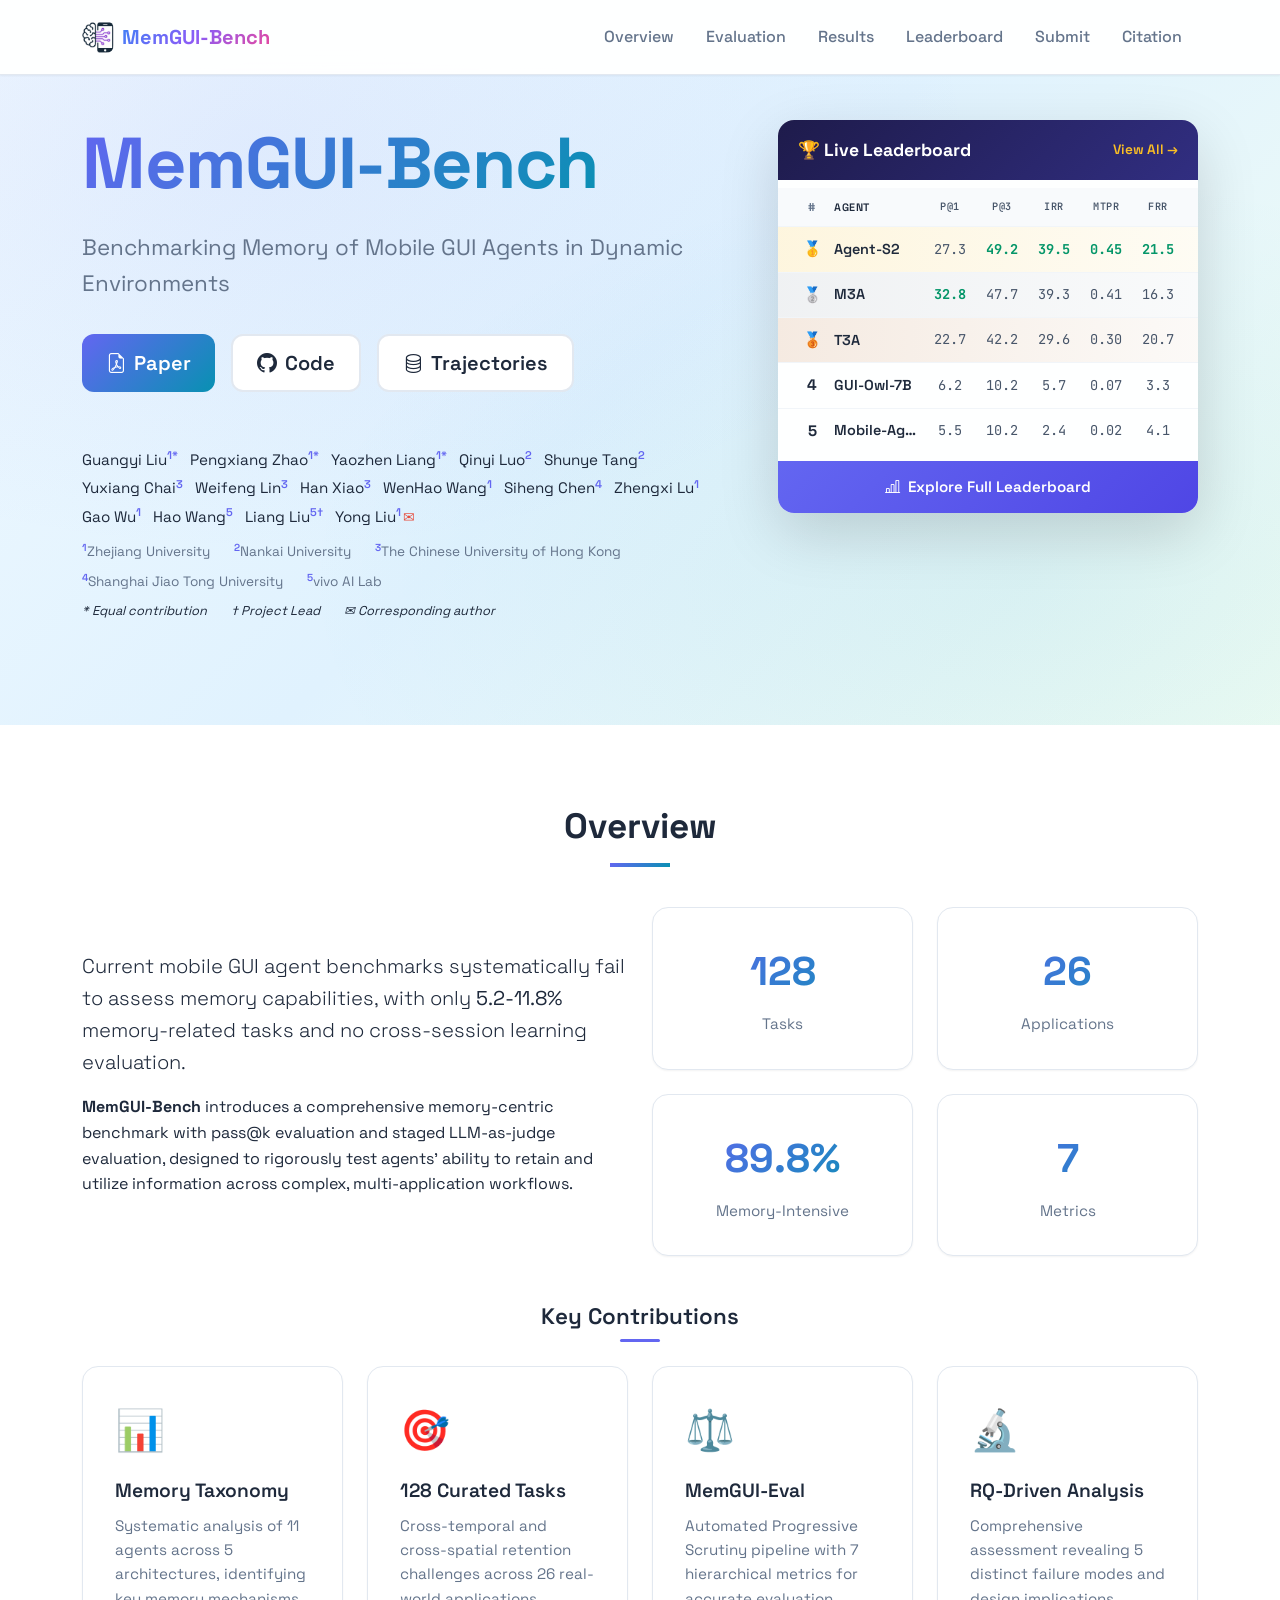
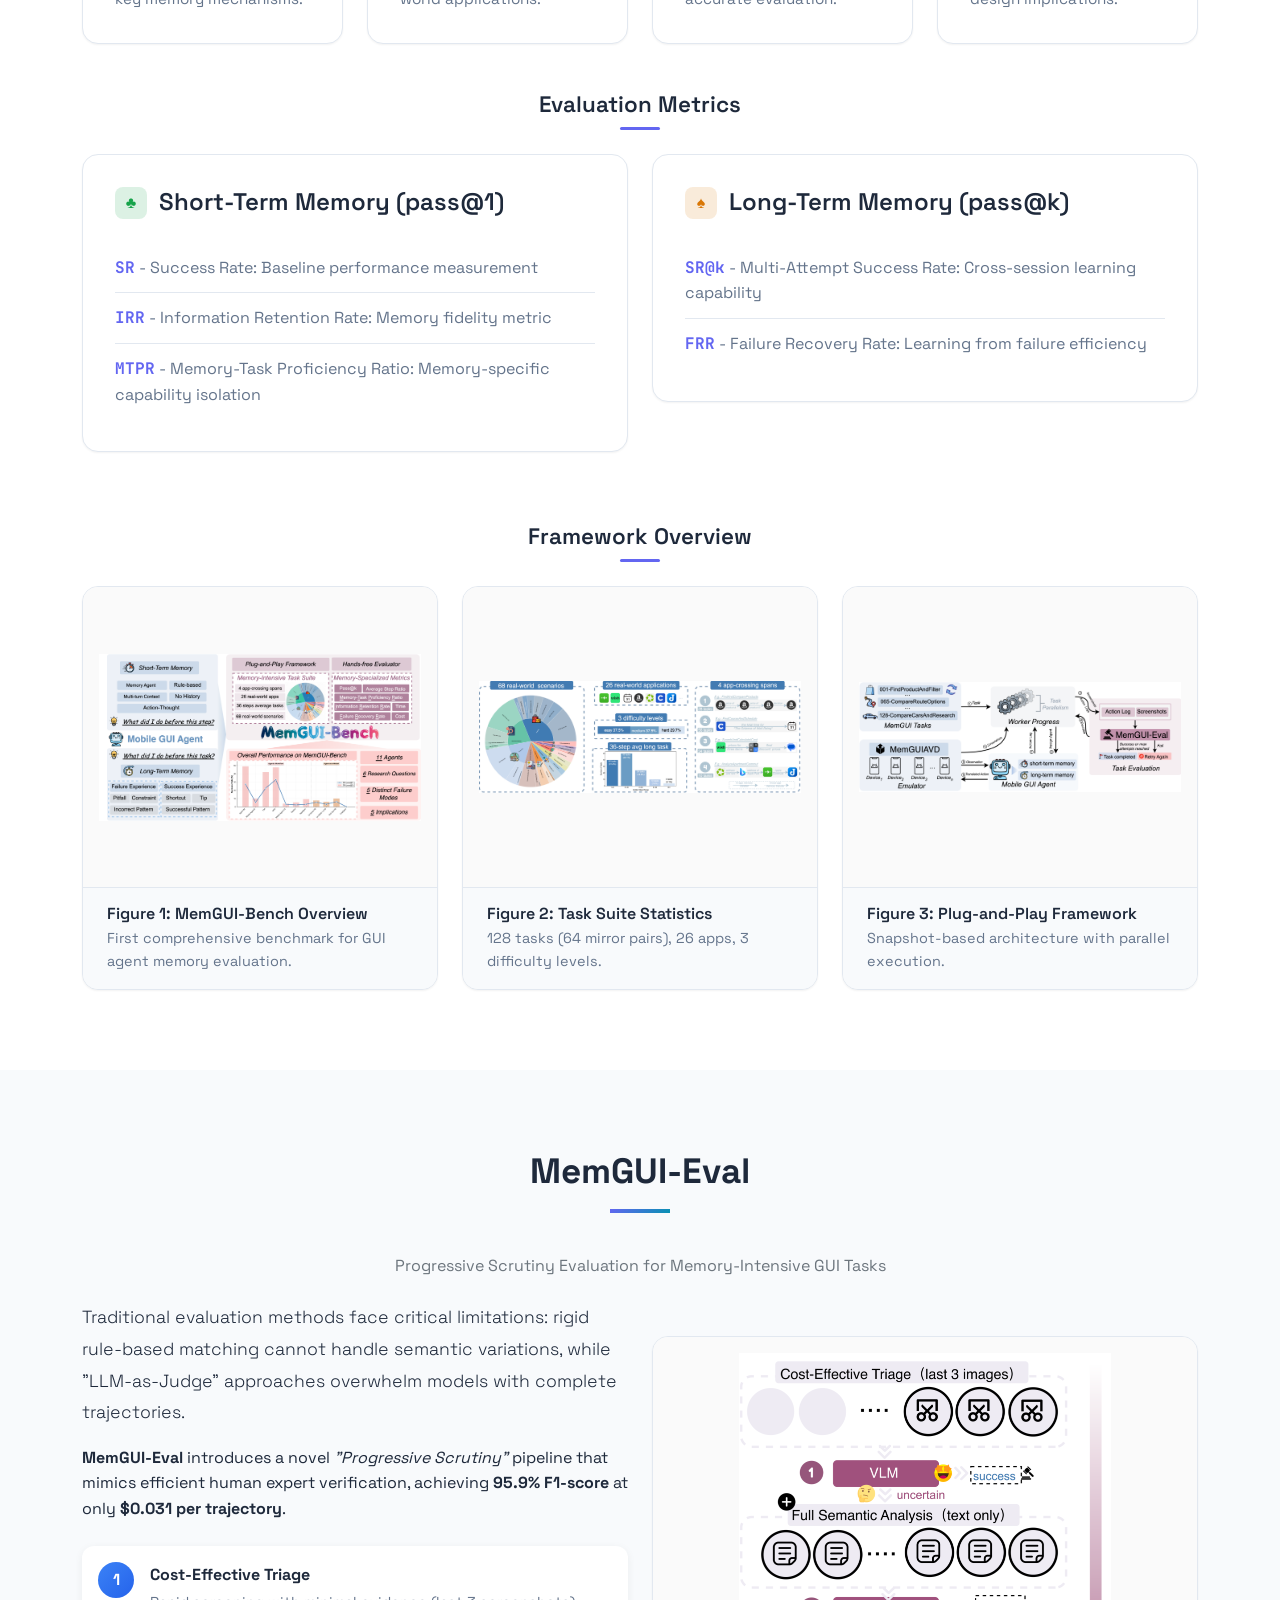
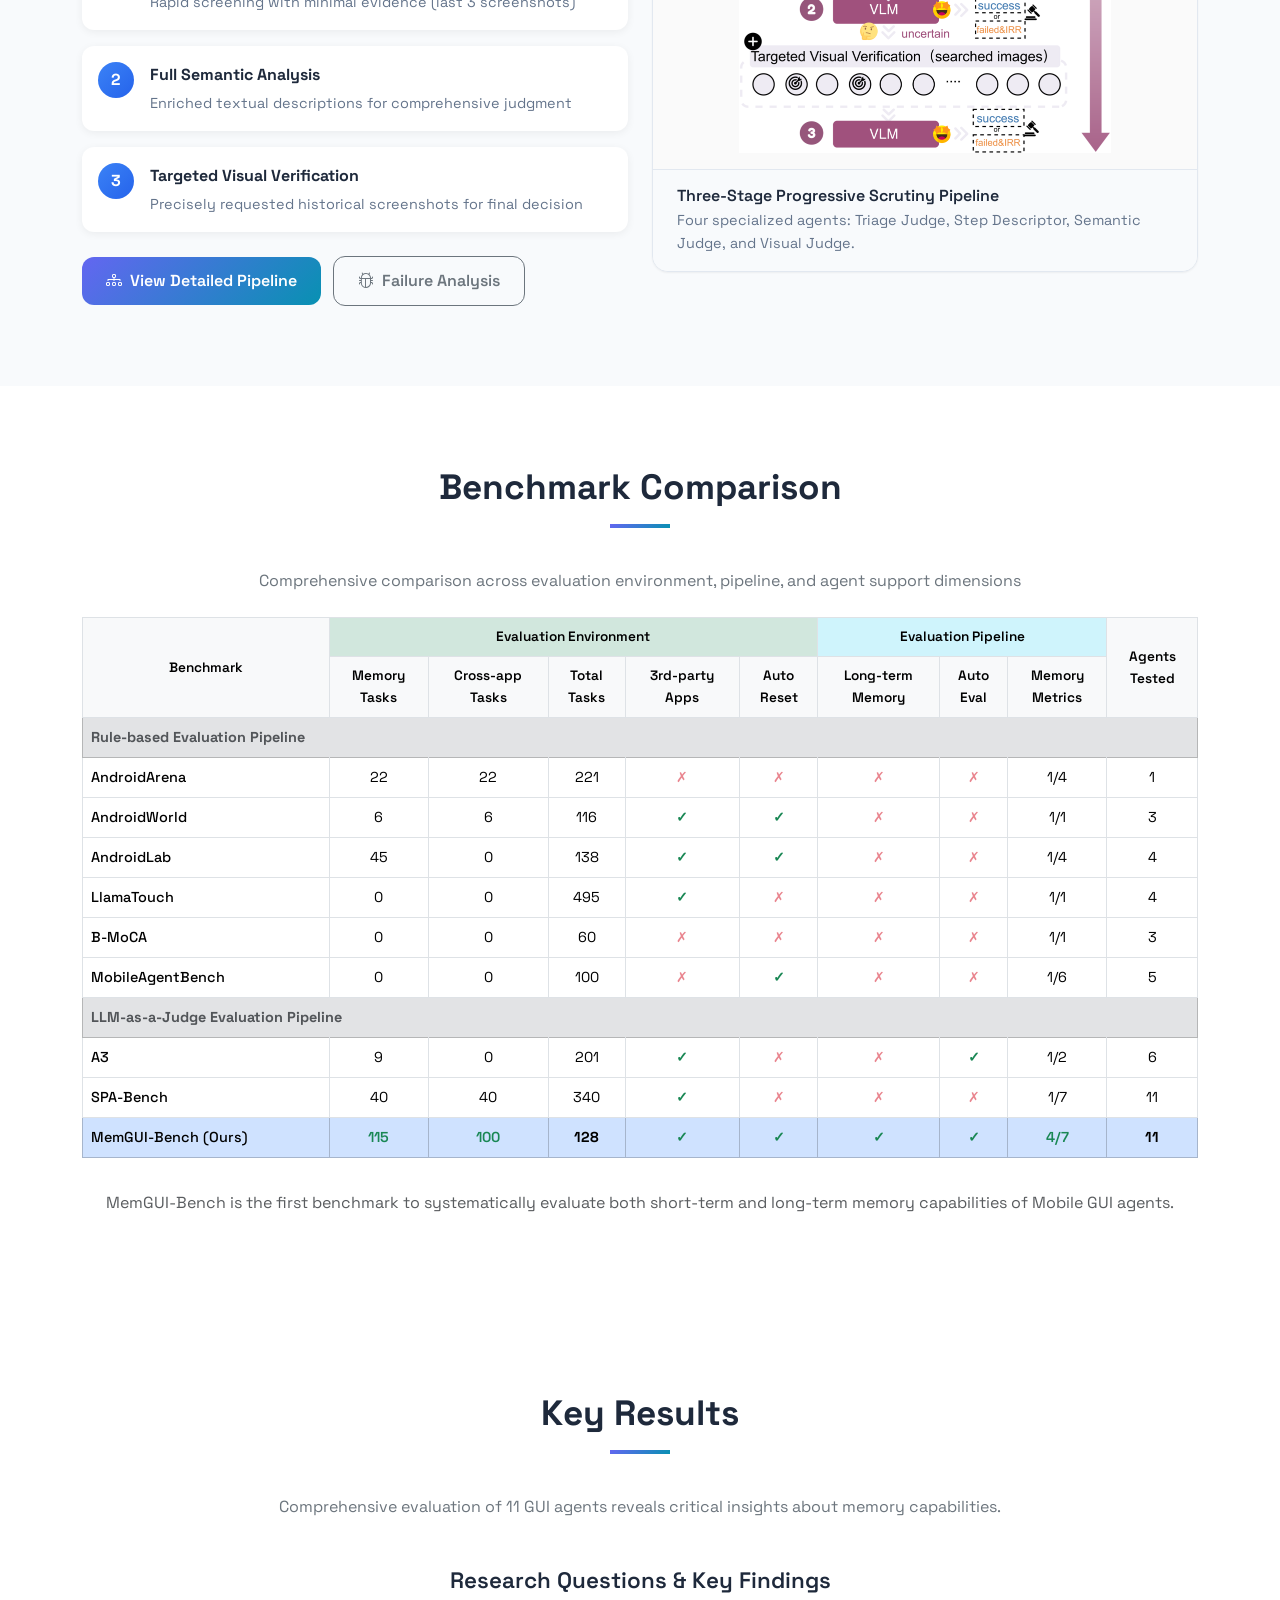
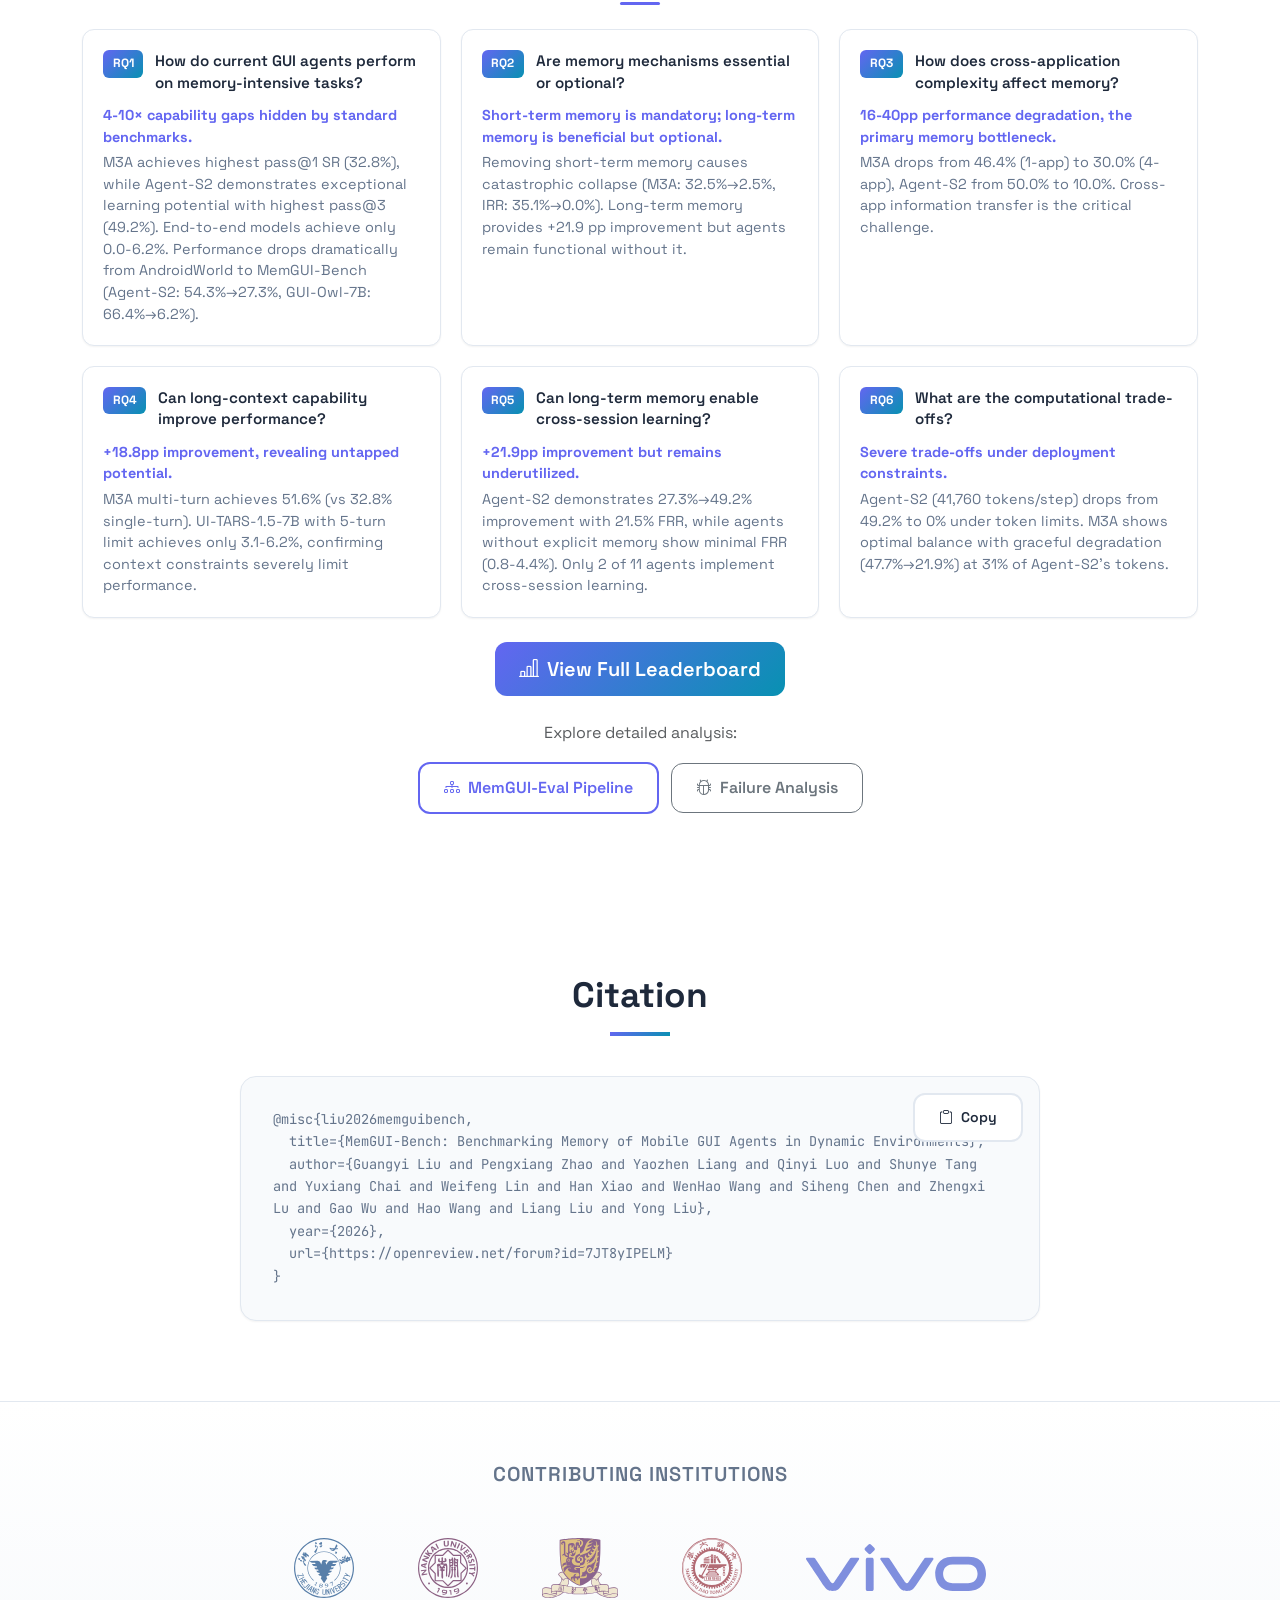
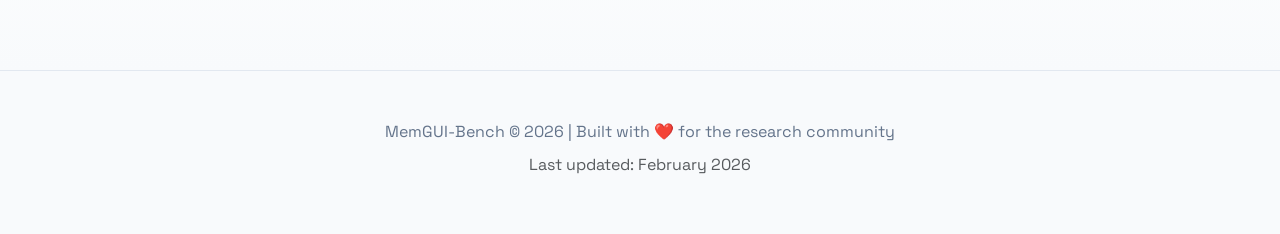
==== commit ec4bd99a: "update url" ====
--- a/docs/index.html
+++ b/docs/index.html
@@ -65,11 +65,11 @@
             <a href="#" class="btn btn-primary btn-lg">
               <i class="bi bi-file-earmark-pdf"></i> Paper
             </a>
-            <a href="#" class="btn btn-outline-light btn-lg">
+            <a href="https://github.com/lgy0404/MemGUI-Bench" target="_blank" class="btn btn-outline-light btn-lg">
               <i class="bi bi-github"></i> Code
             </a>
-            <a href="#" class="btn btn-outline-light btn-lg">
-              <i class="bi bi-database"></i> Dataset
+            <a href="https://huggingface.co/datasets/lgy0404/memgui-bench-trajs" target="_blank" class="btn btn-outline-light btn-lg">
+              <i class="bi bi-database"></i> Trajectories
             </a>
           </div>
 
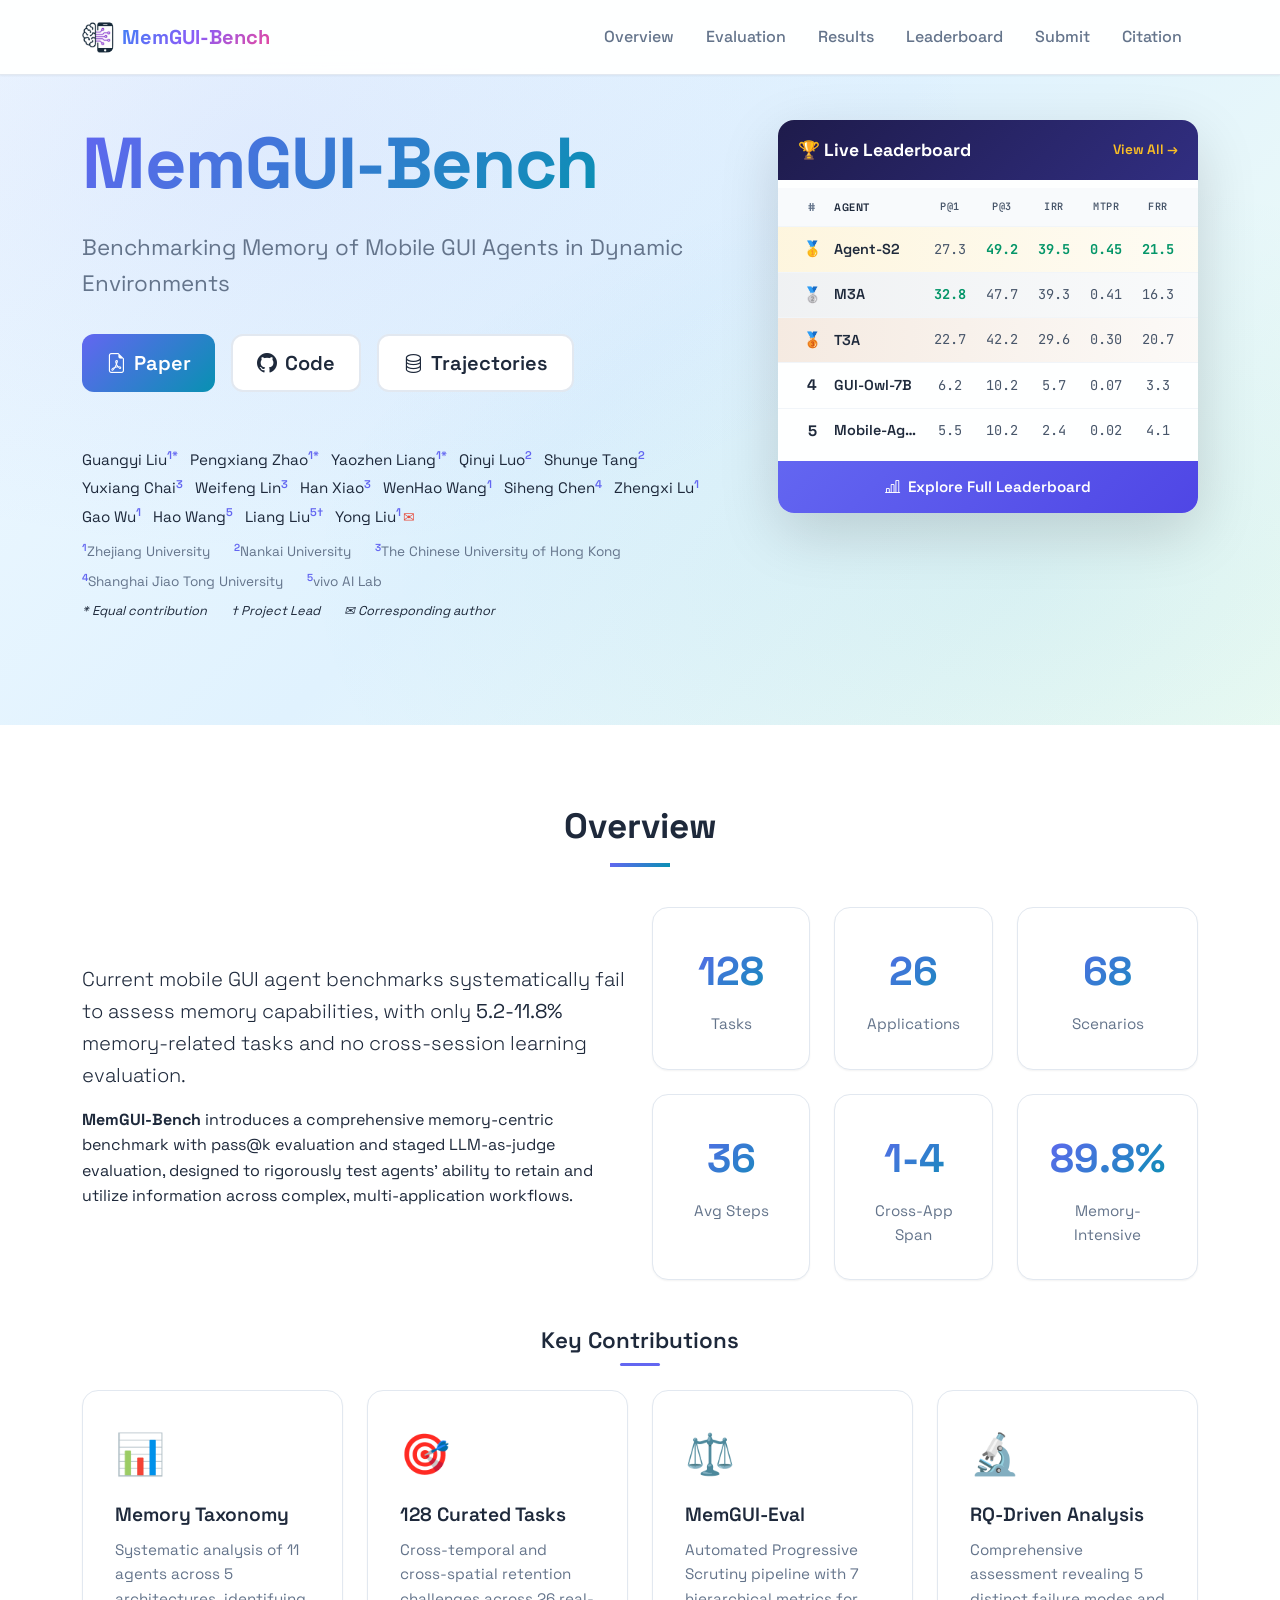
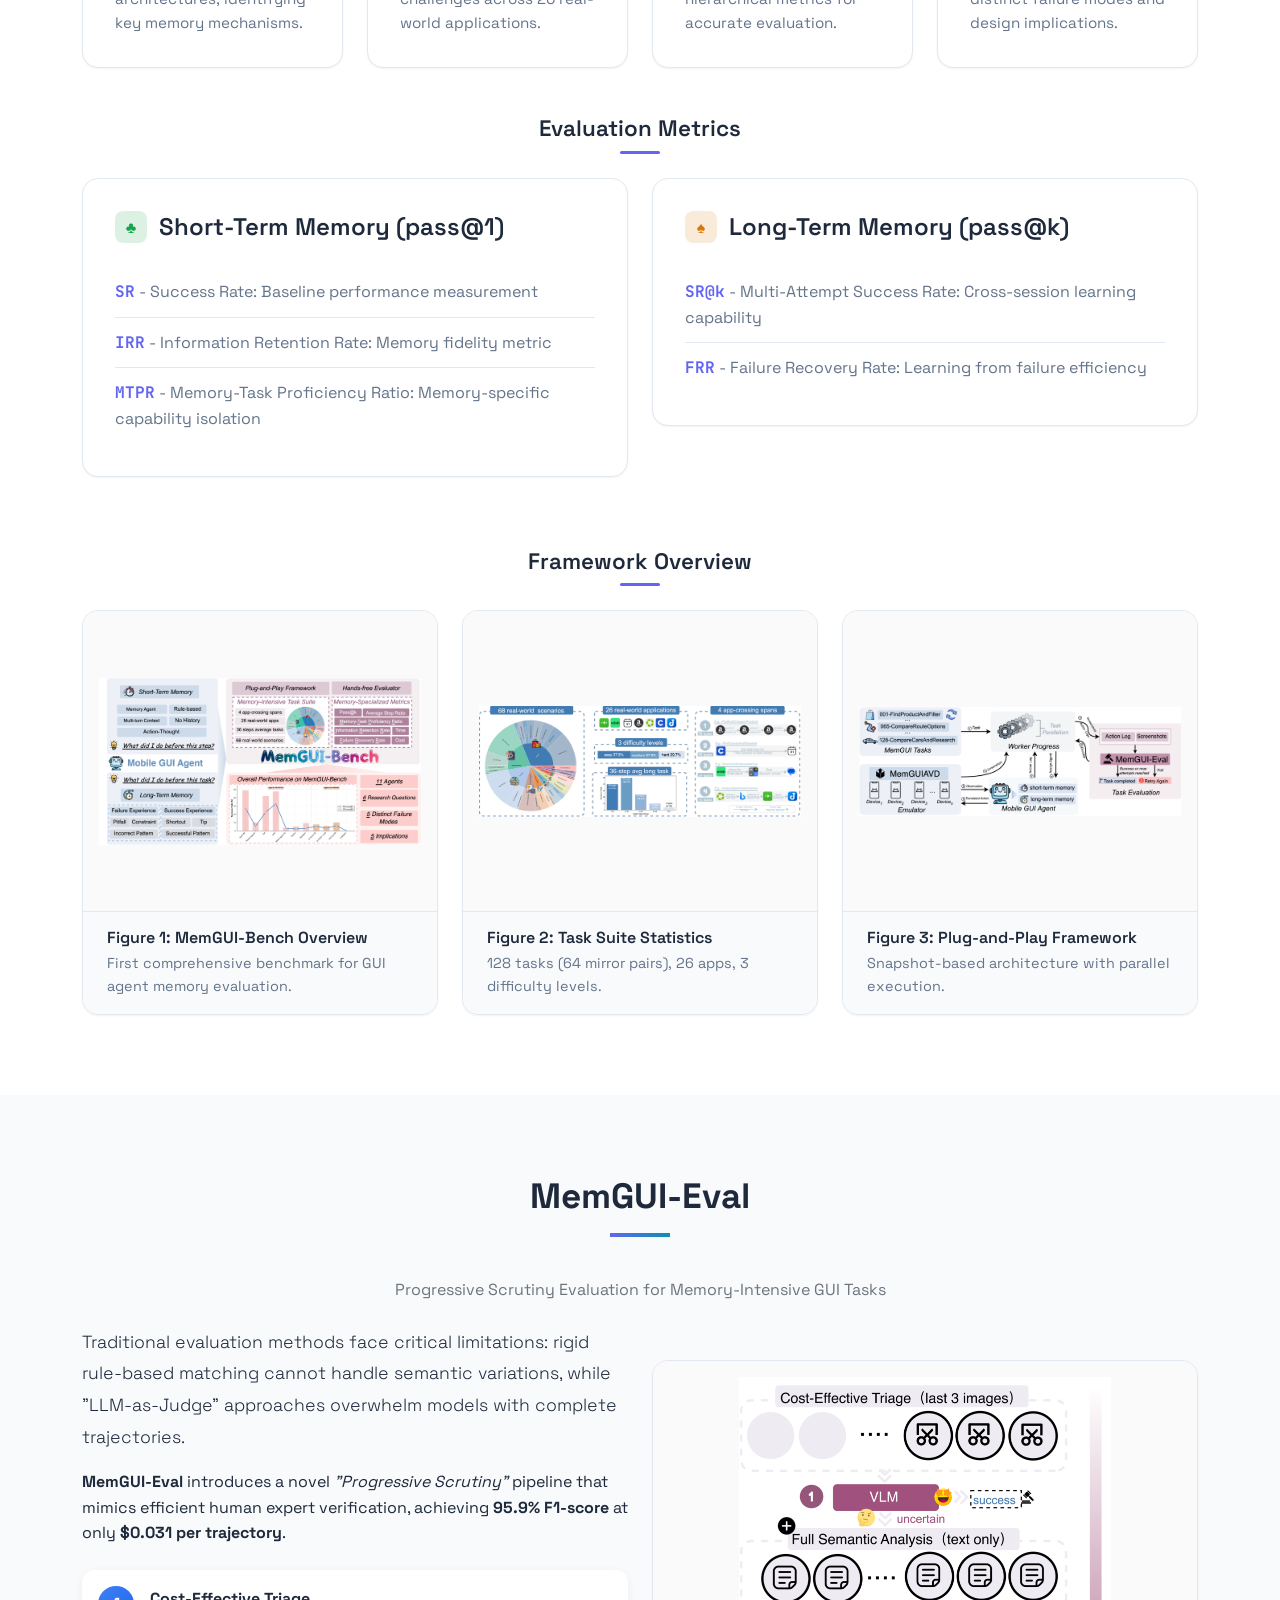
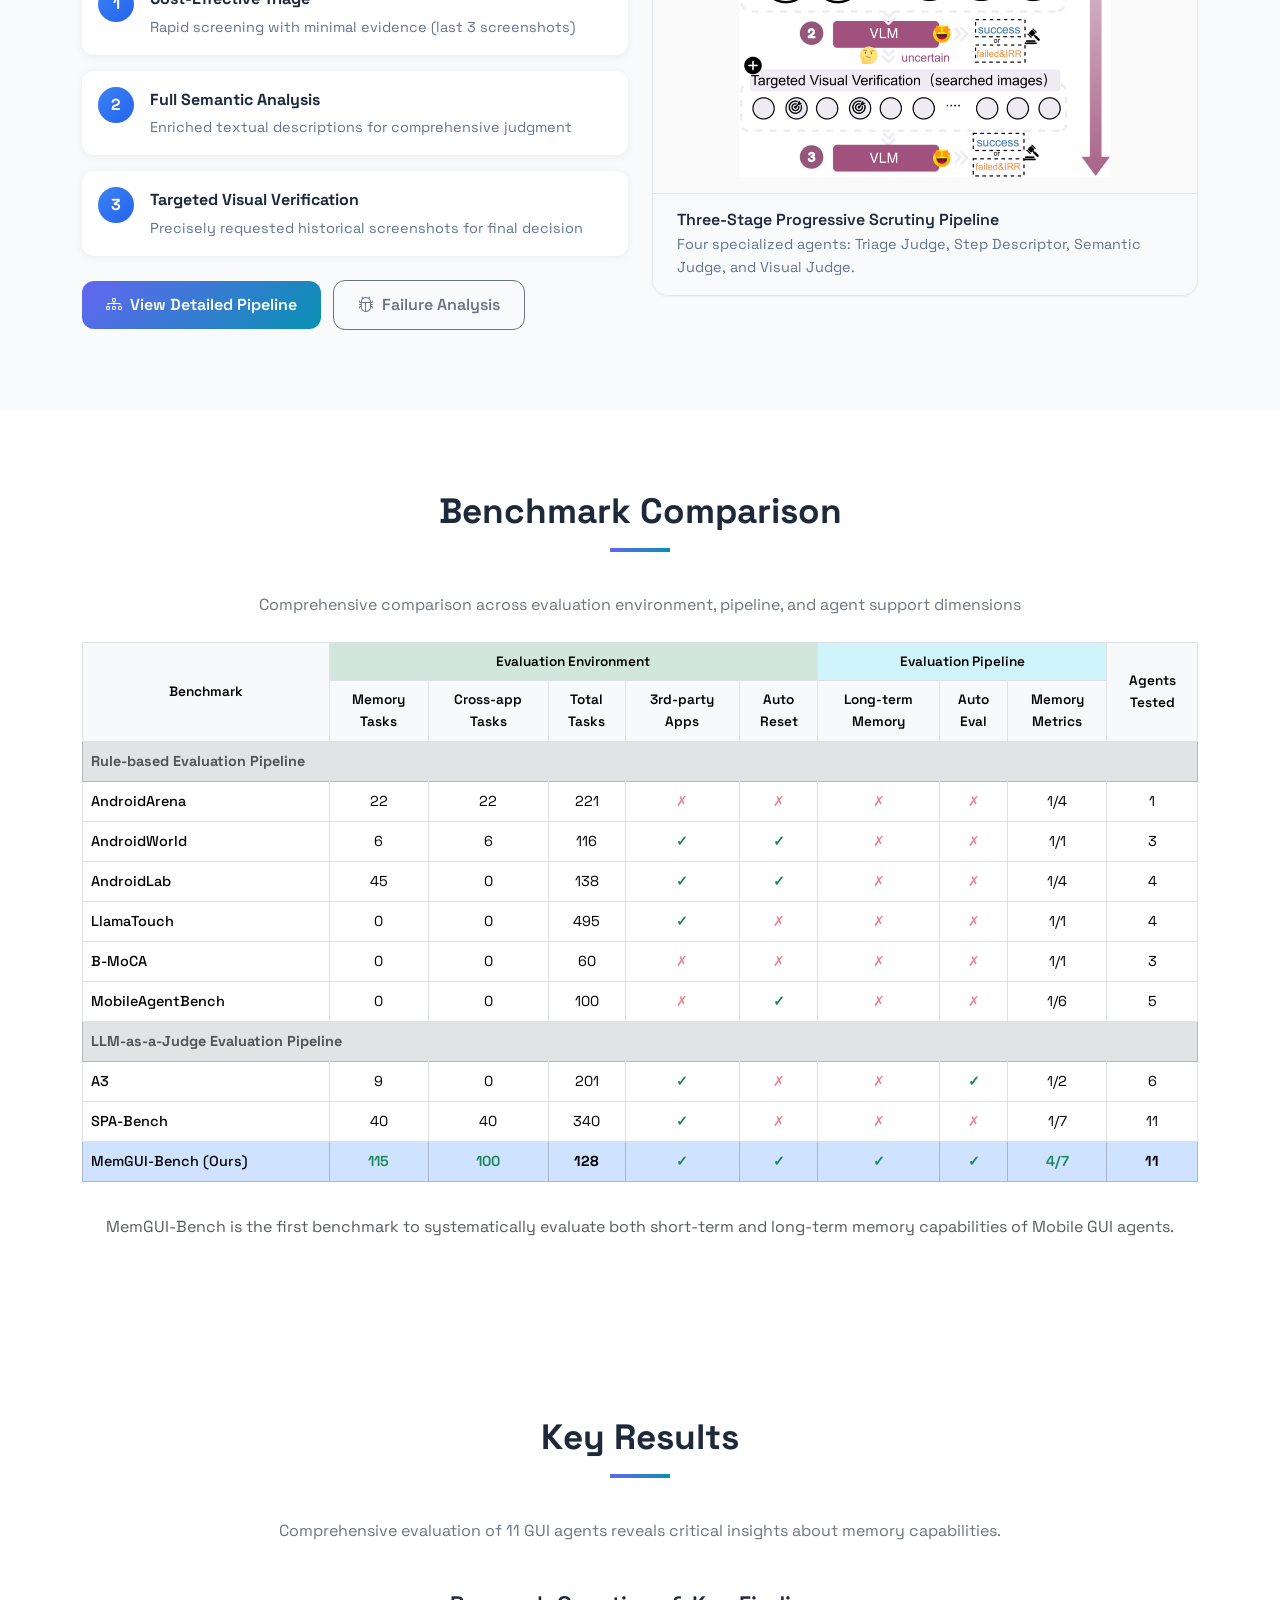
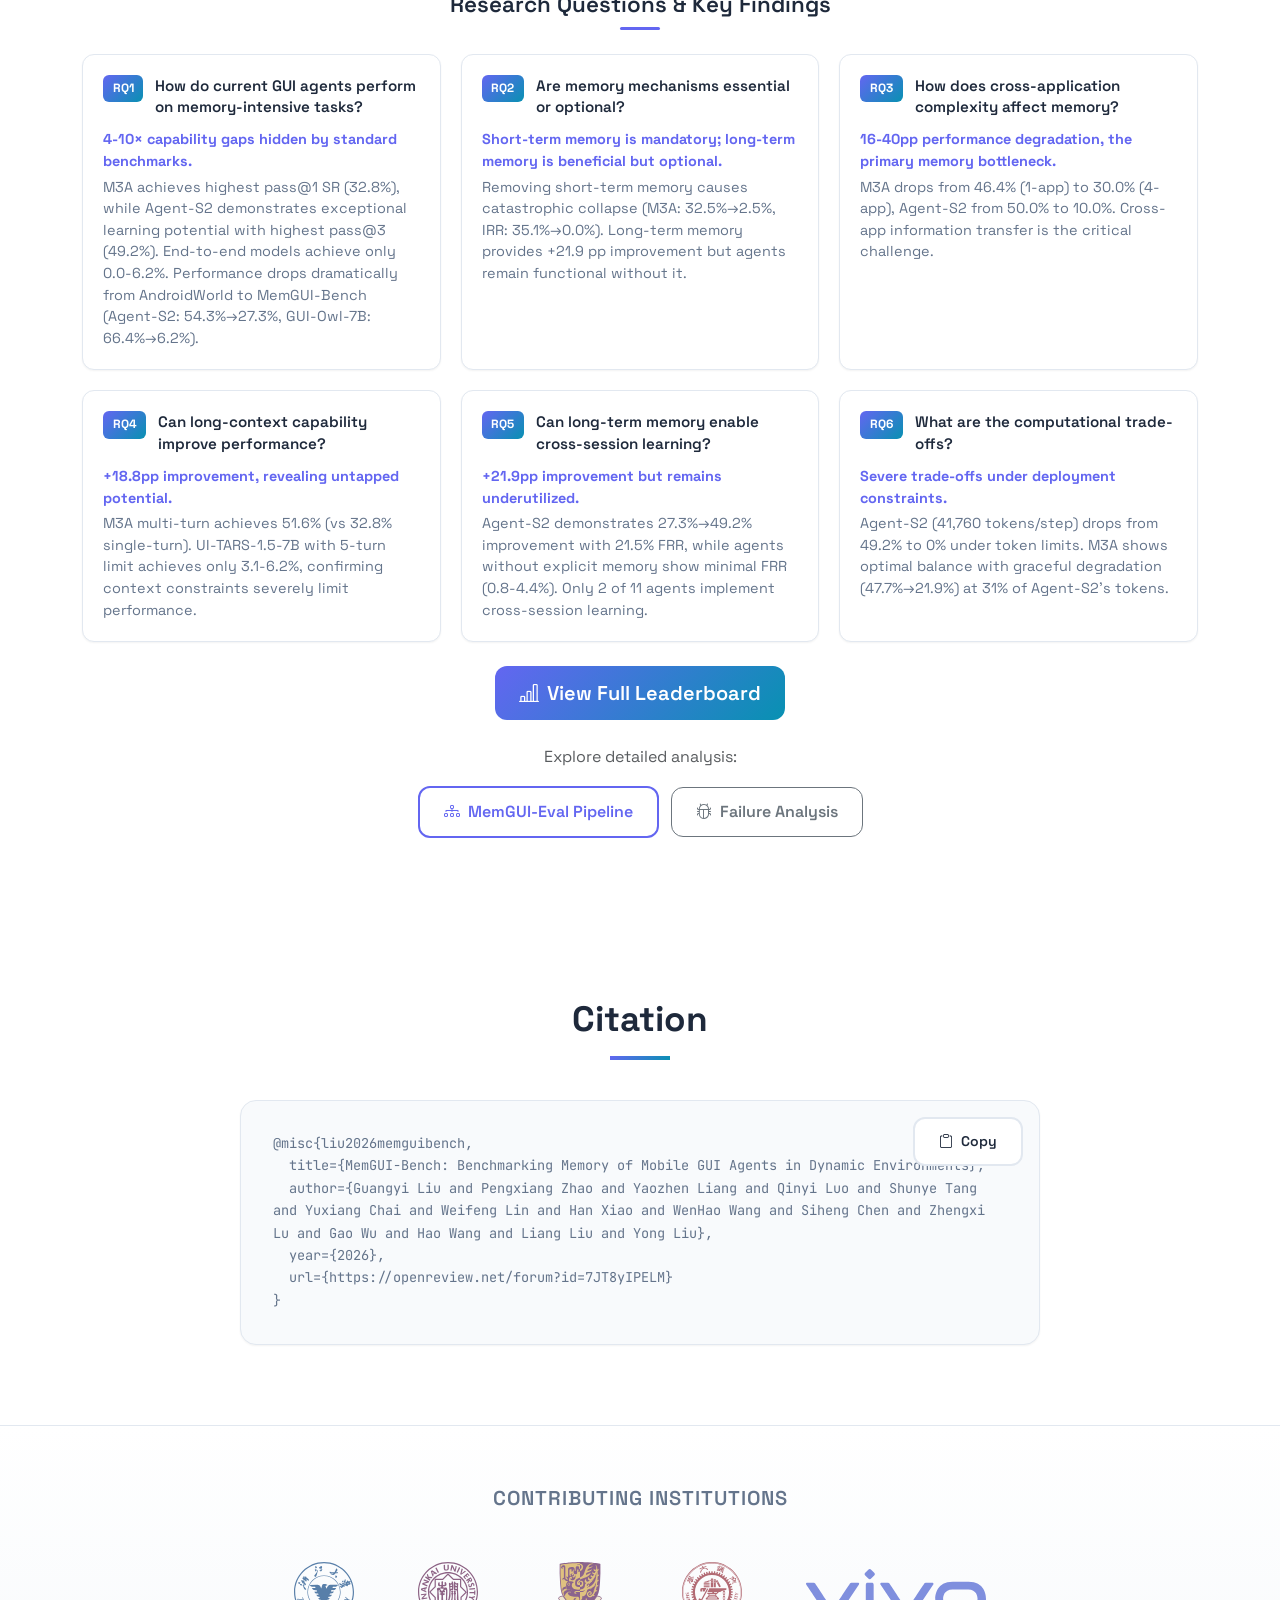
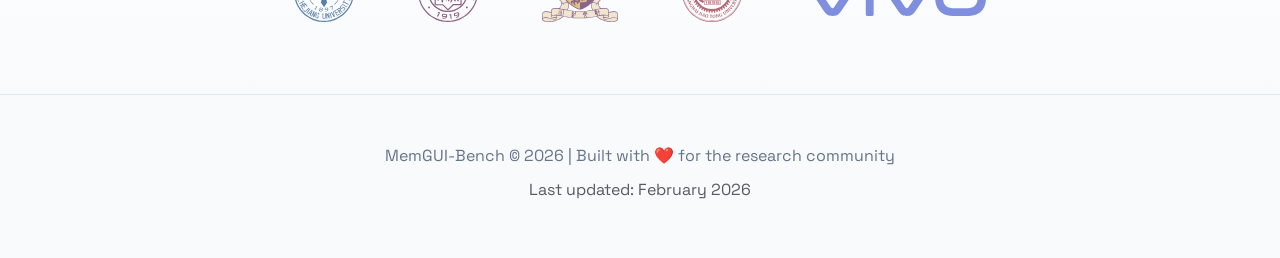
==== commit fdc6f096: "update task data" ====
--- a/docs/index.html
+++ b/docs/index.html
@@ -157,12 +157,20 @@
               <div class="stat-label">Applications</div>
             </div>
             <div class="stat-card">
+              <div class="stat-number">68</div>
+              <div class="stat-label">Scenarios</div>
+            </div>
+            <div class="stat-card">
+              <div class="stat-number">36</div>
+              <div class="stat-label">Avg Steps</div>
+            </div>
+            <div class="stat-card">
+              <div class="stat-number">1-4</div>
+              <div class="stat-label">Cross-App Span</div>
+            </div>
+            <div class="stat-card">
               <div class="stat-number">89.8%</div>
               <div class="stat-label">Memory-Intensive</div>
-            </div>
-            <div class="stat-card">
-              <div class="stat-number">7</div>
-              <div class="stat-label">Metrics</div>
             </div>
           </div>
         </div>
--- a/docs/css/style.css
+++ b/docs/css/style.css
@@ -424,7 +424,7 @@
 /* ===== Stats Grid ===== */
 .stats-grid {
   display: grid;
-  grid-template-columns: repeat(2, 1fr);
+  grid-template-columns: repeat(3, 1fr);
   gap: 1.5rem;
 }
 
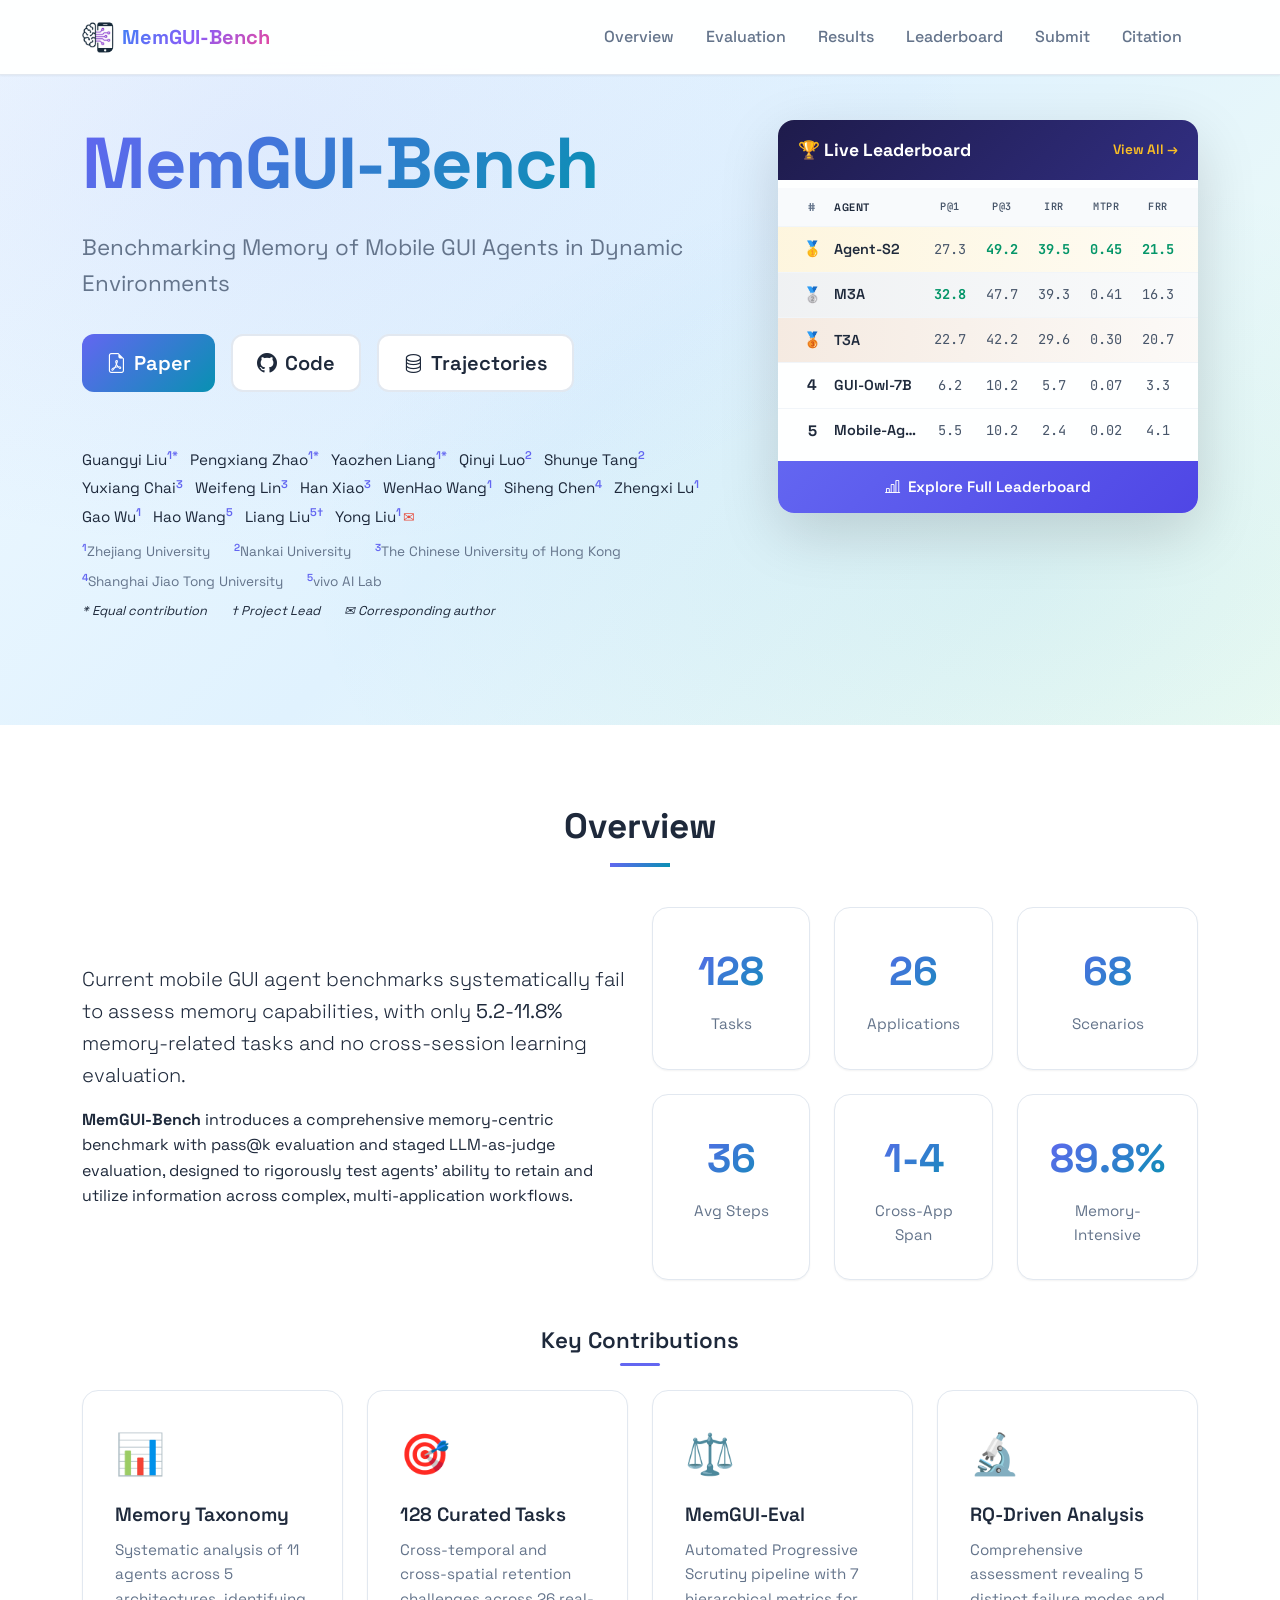
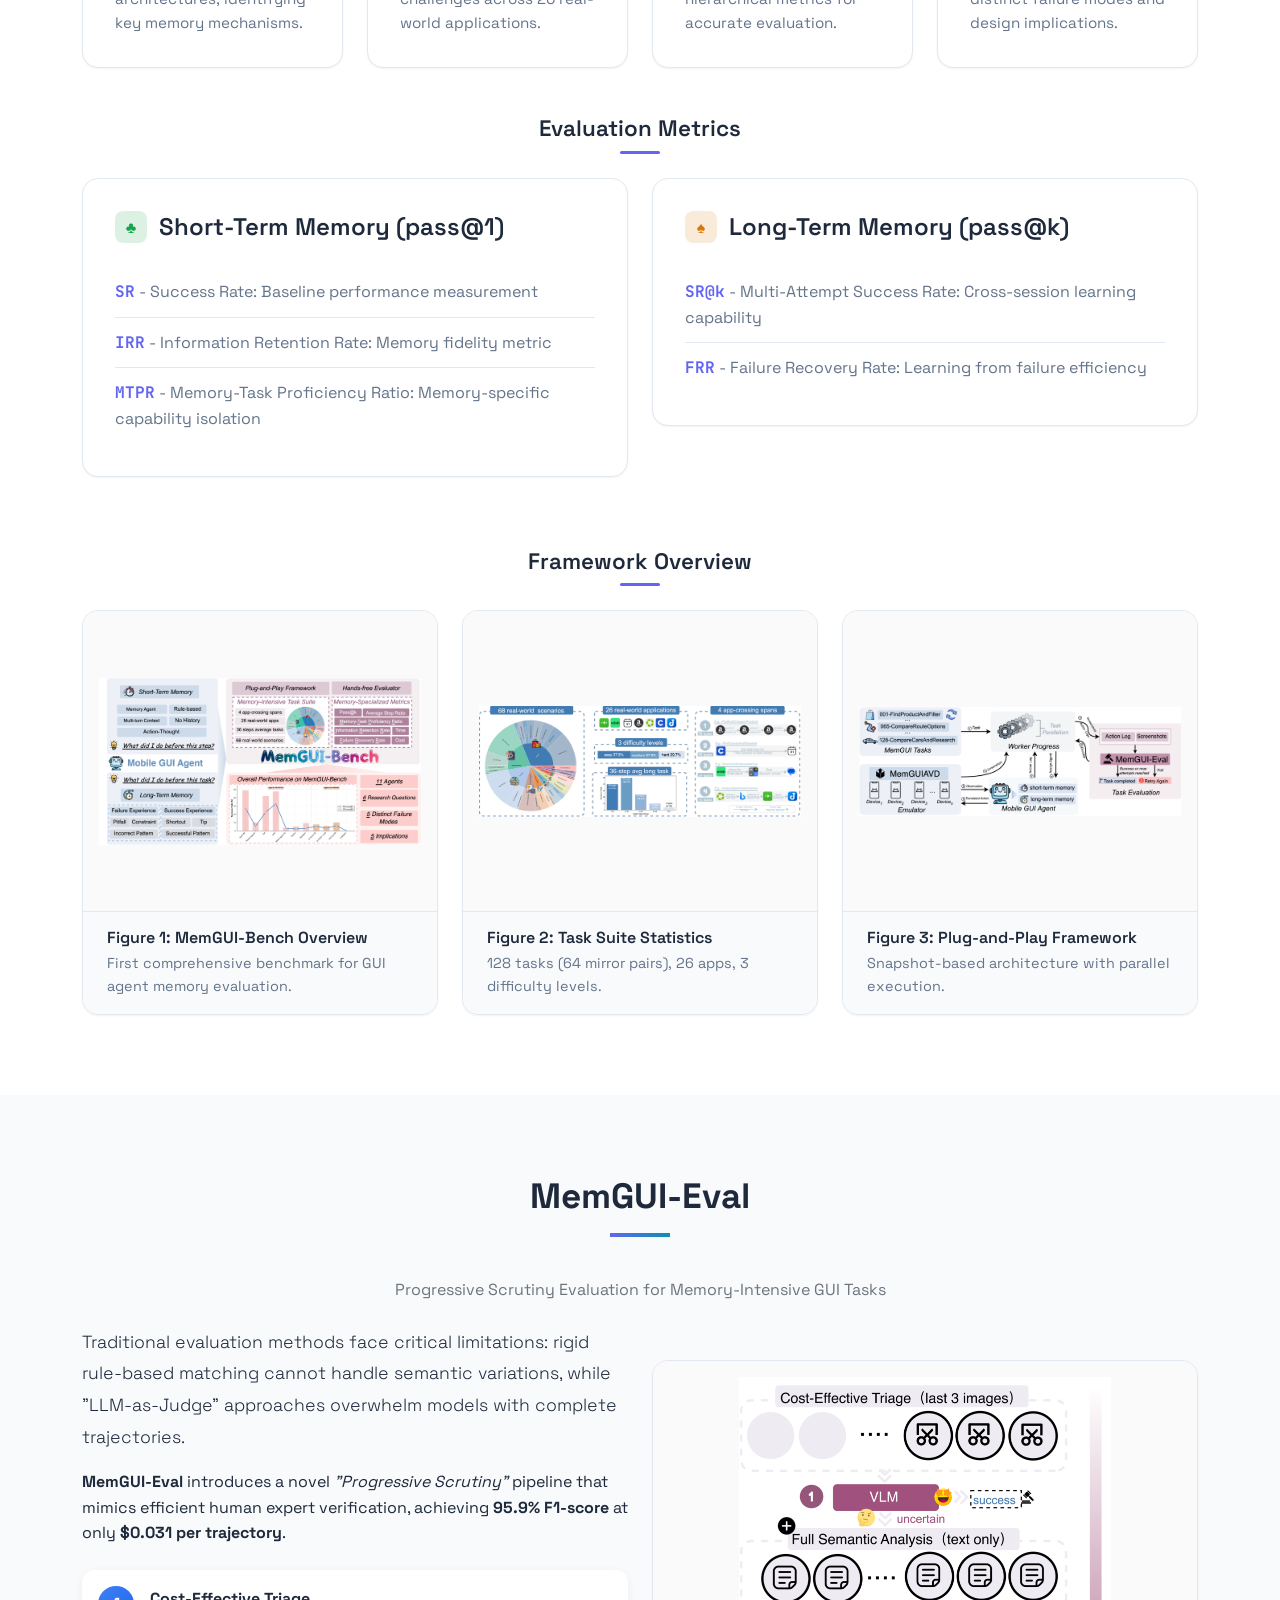
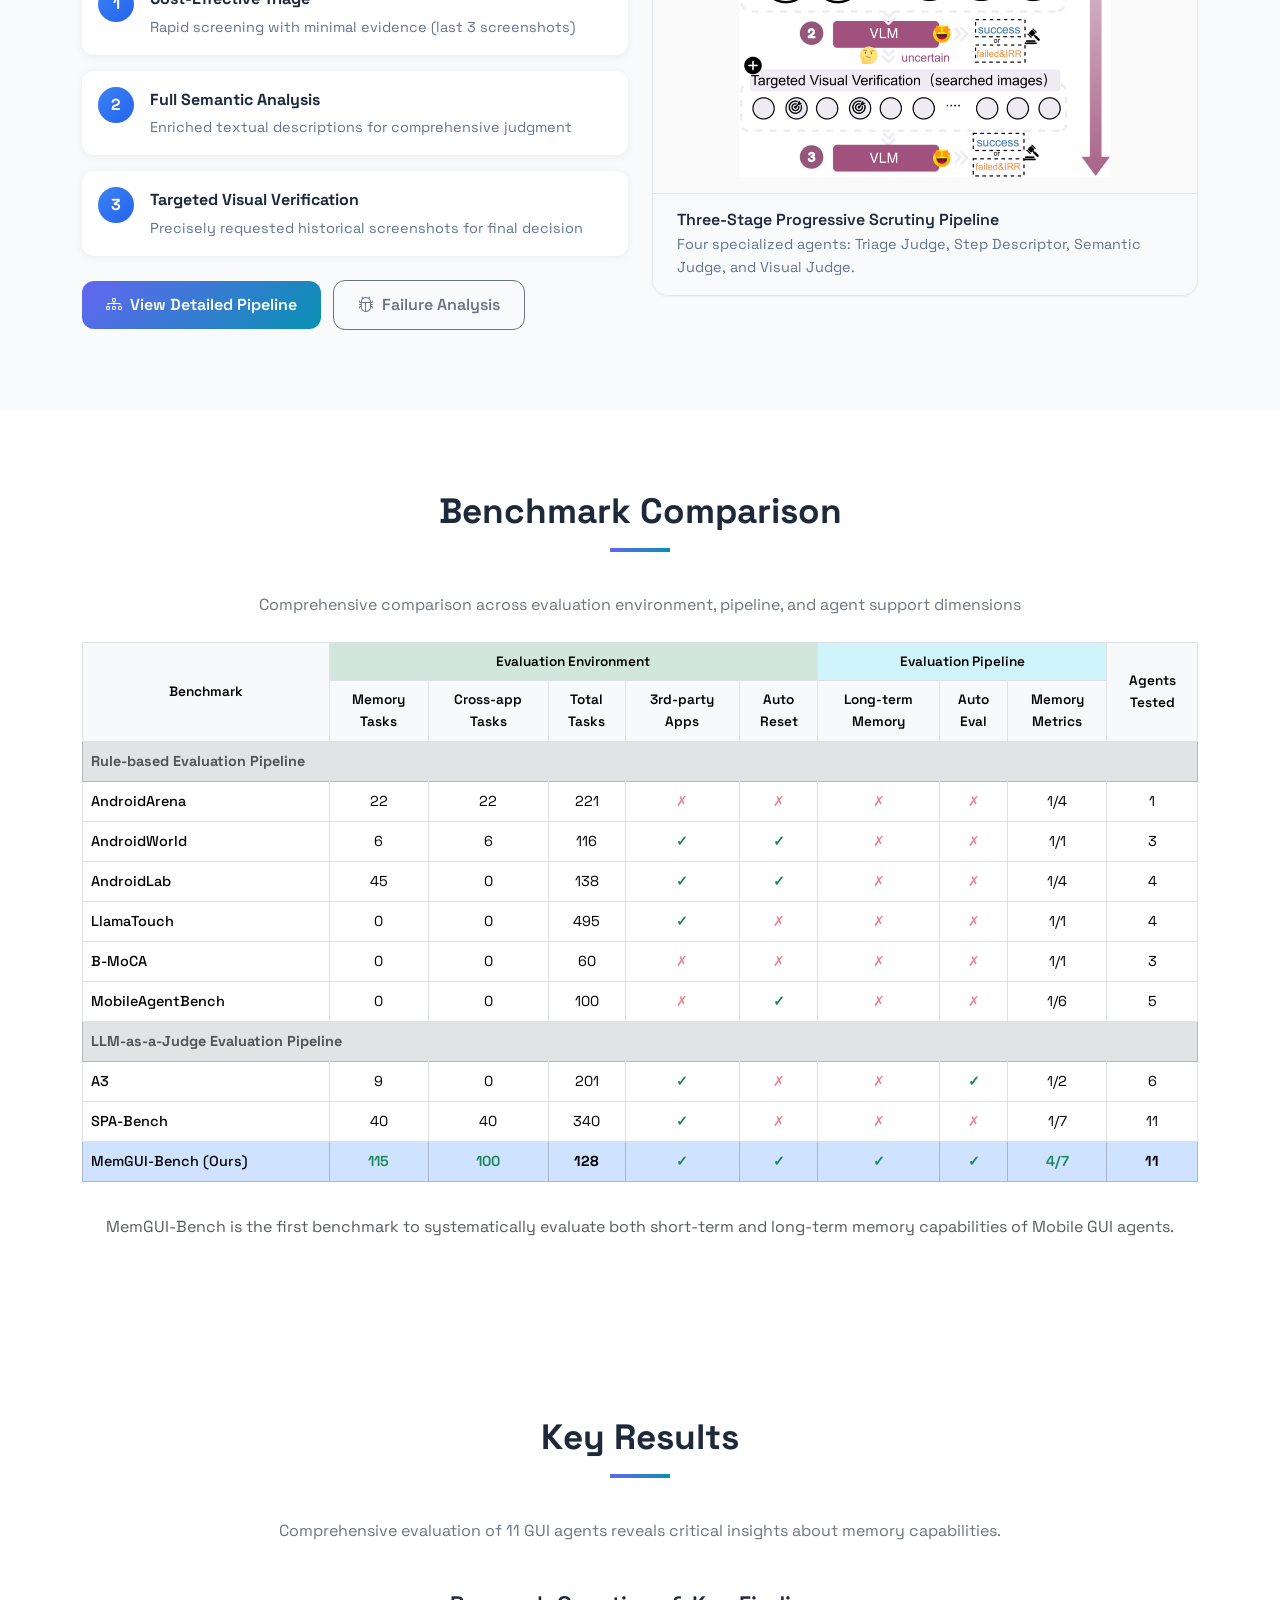
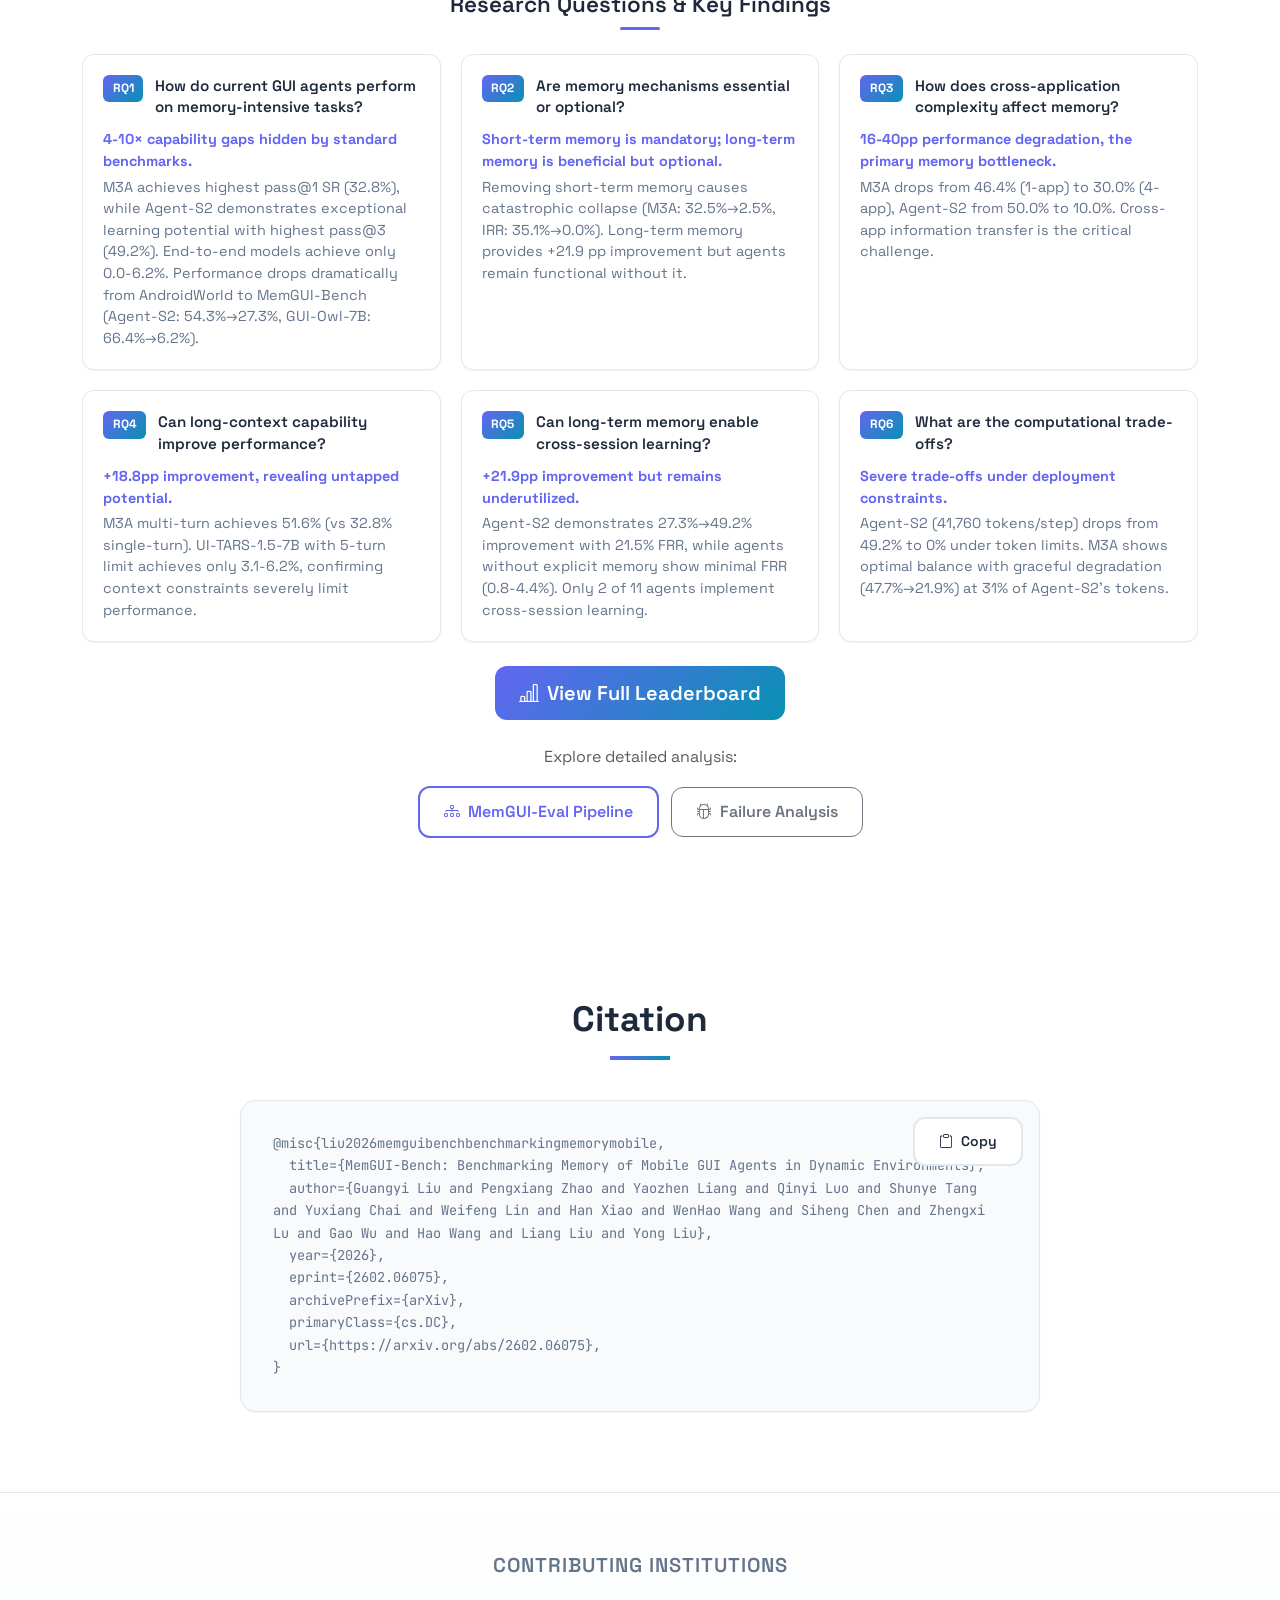
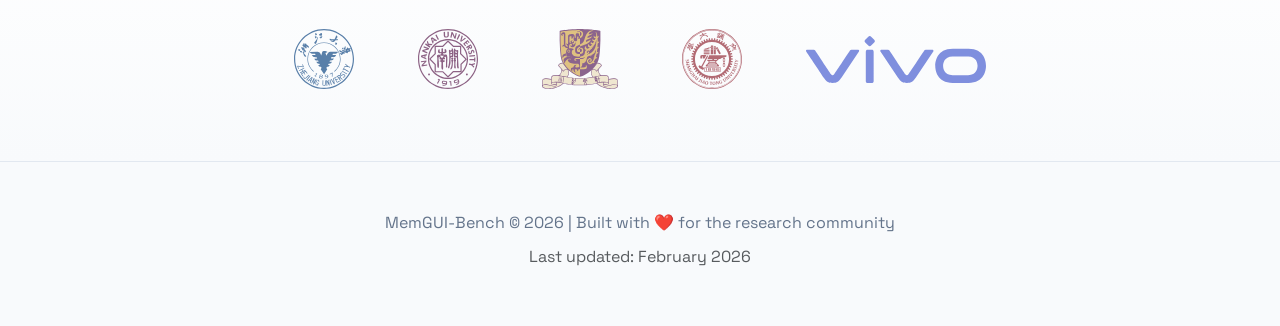
==== commit 7d0c783f: "update paper link" ====
--- a/docs/index.html
+++ b/docs/index.html
@@ -604,11 +604,14 @@
     <div class="container">
       <h2 class="section-title text-center">Citation</h2>
       <div class="citation-box">
-        <pre><code>@misc{liu2026memguibench,
+        <pre><code>@misc{liu2026memguibenchbenchmarkingmemorymobile,
   title={MemGUI-Bench: Benchmarking Memory of Mobile GUI Agents in Dynamic Environments},
   author={Guangyi Liu and Pengxiang Zhao and Yaozhen Liang and Qinyi Luo and Shunye Tang and Yuxiang Chai and Weifeng Lin and Han Xiao and WenHao Wang and Siheng Chen and Zhengxi Lu and Gao Wu and Hao Wang and Liang Liu and Yong Liu},
   year={2026},
-  url={https://openreview.net/forum?id=7JT8yIPELM}
+  eprint={2602.06075},
+  archivePrefix={arXiv},
+  primaryClass={cs.DC},
+  url={https://arxiv.org/abs/2602.06075},
 }</code></pre>
         <button class="btn btn-sm btn-outline-light copy-btn" onclick="copyBibtex()">
           <i class="bi bi-clipboard"></i> Copy
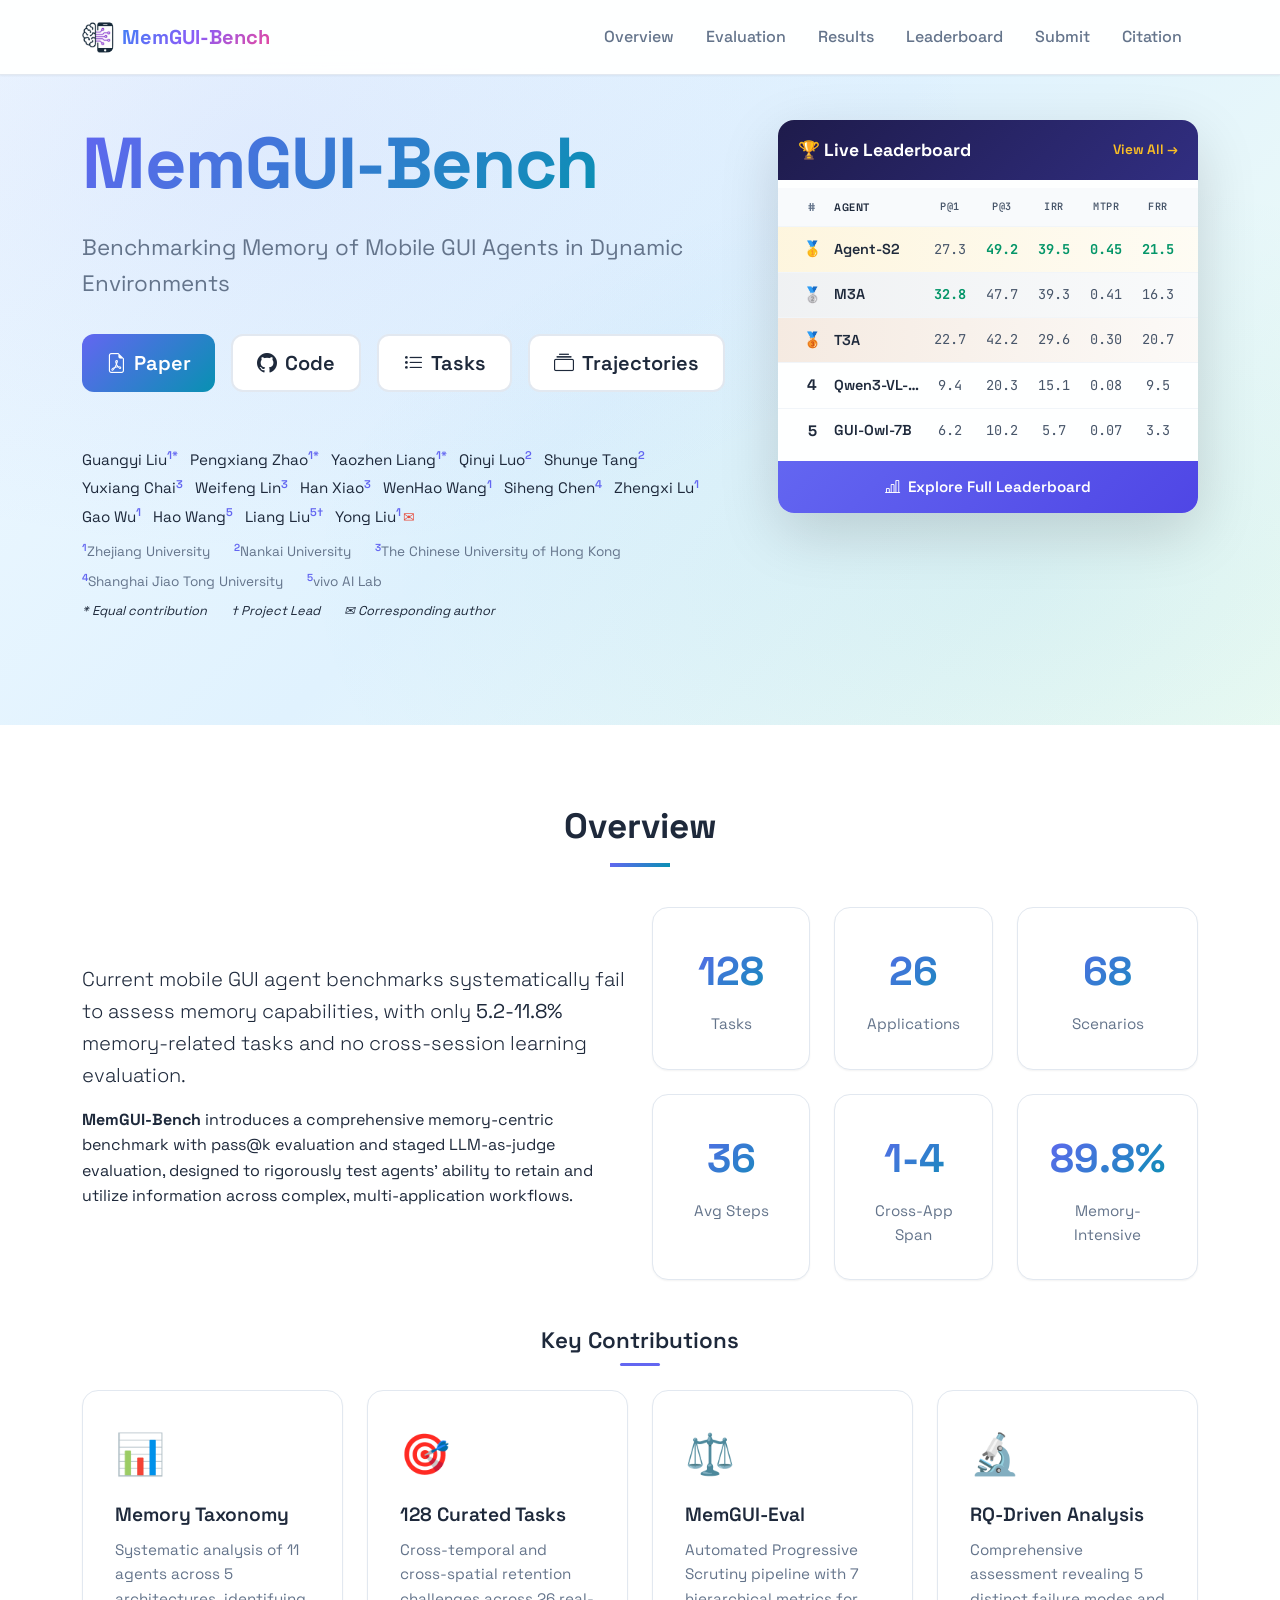
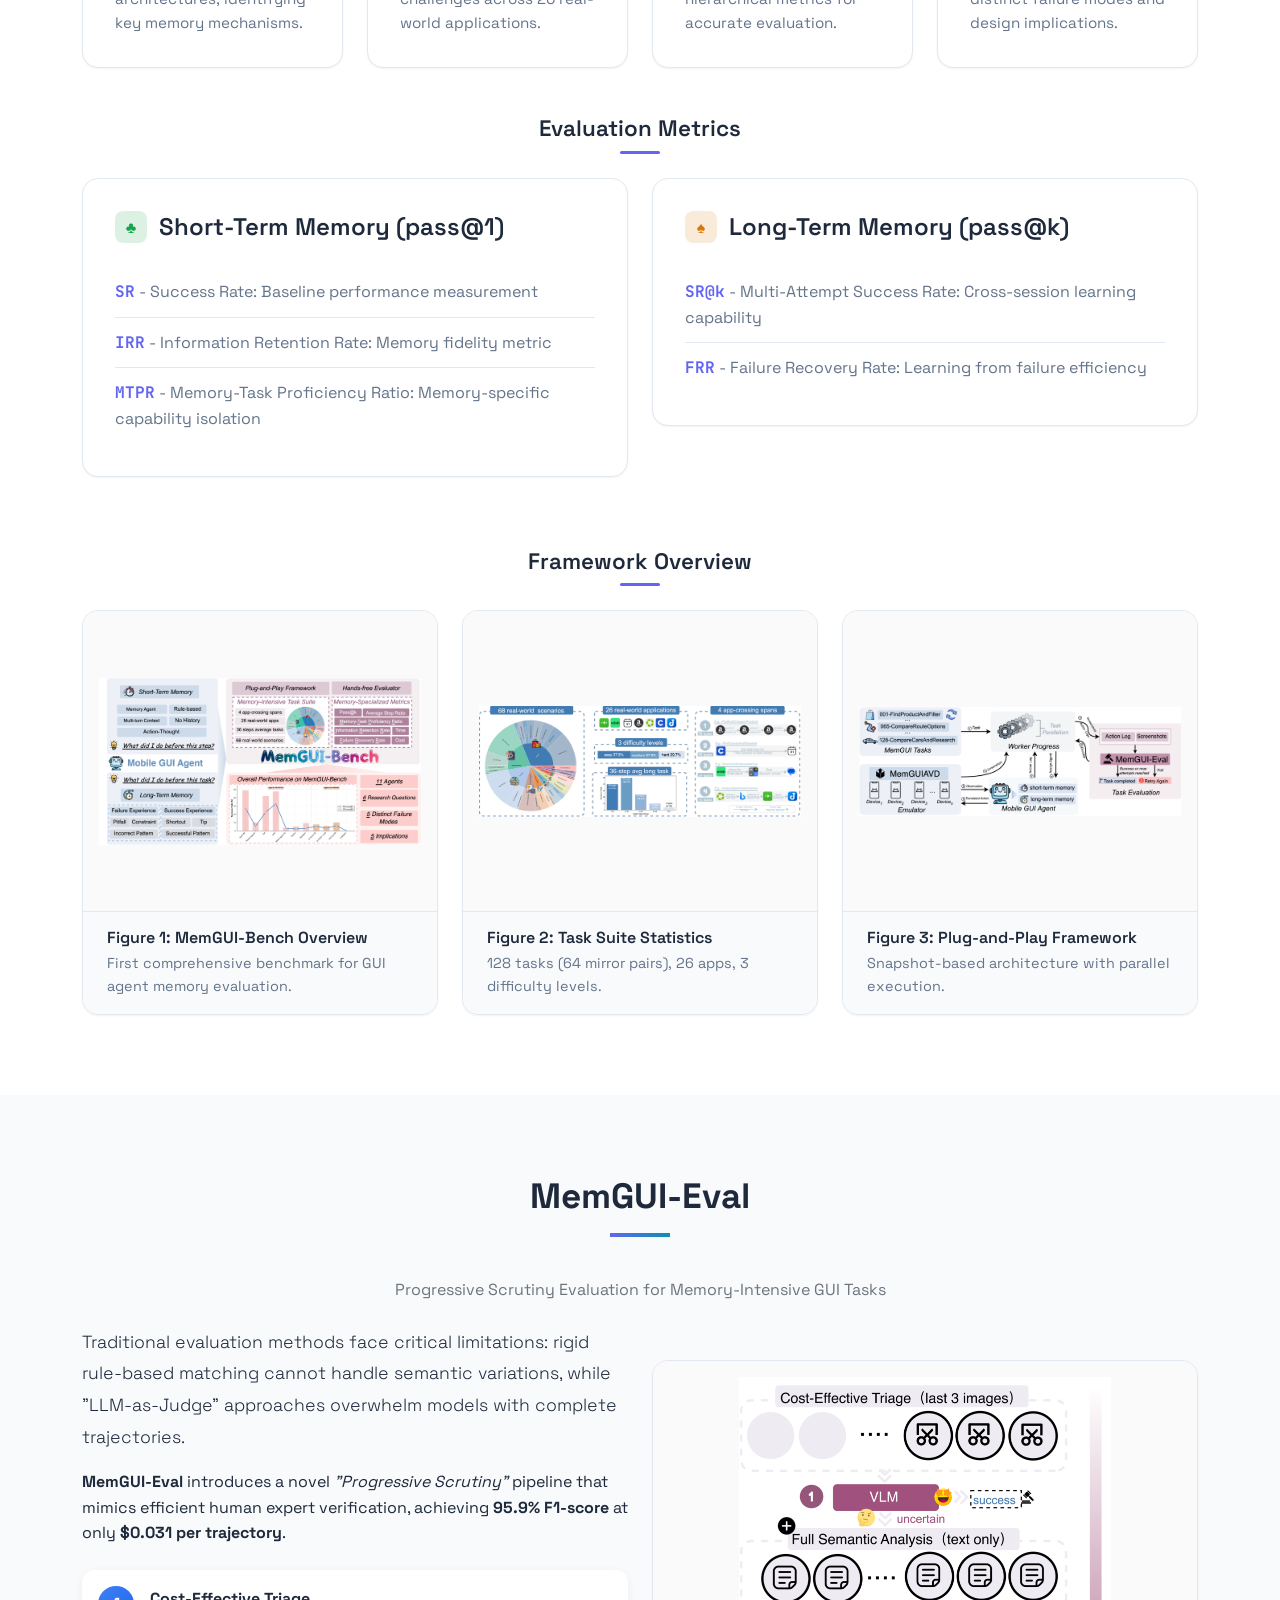
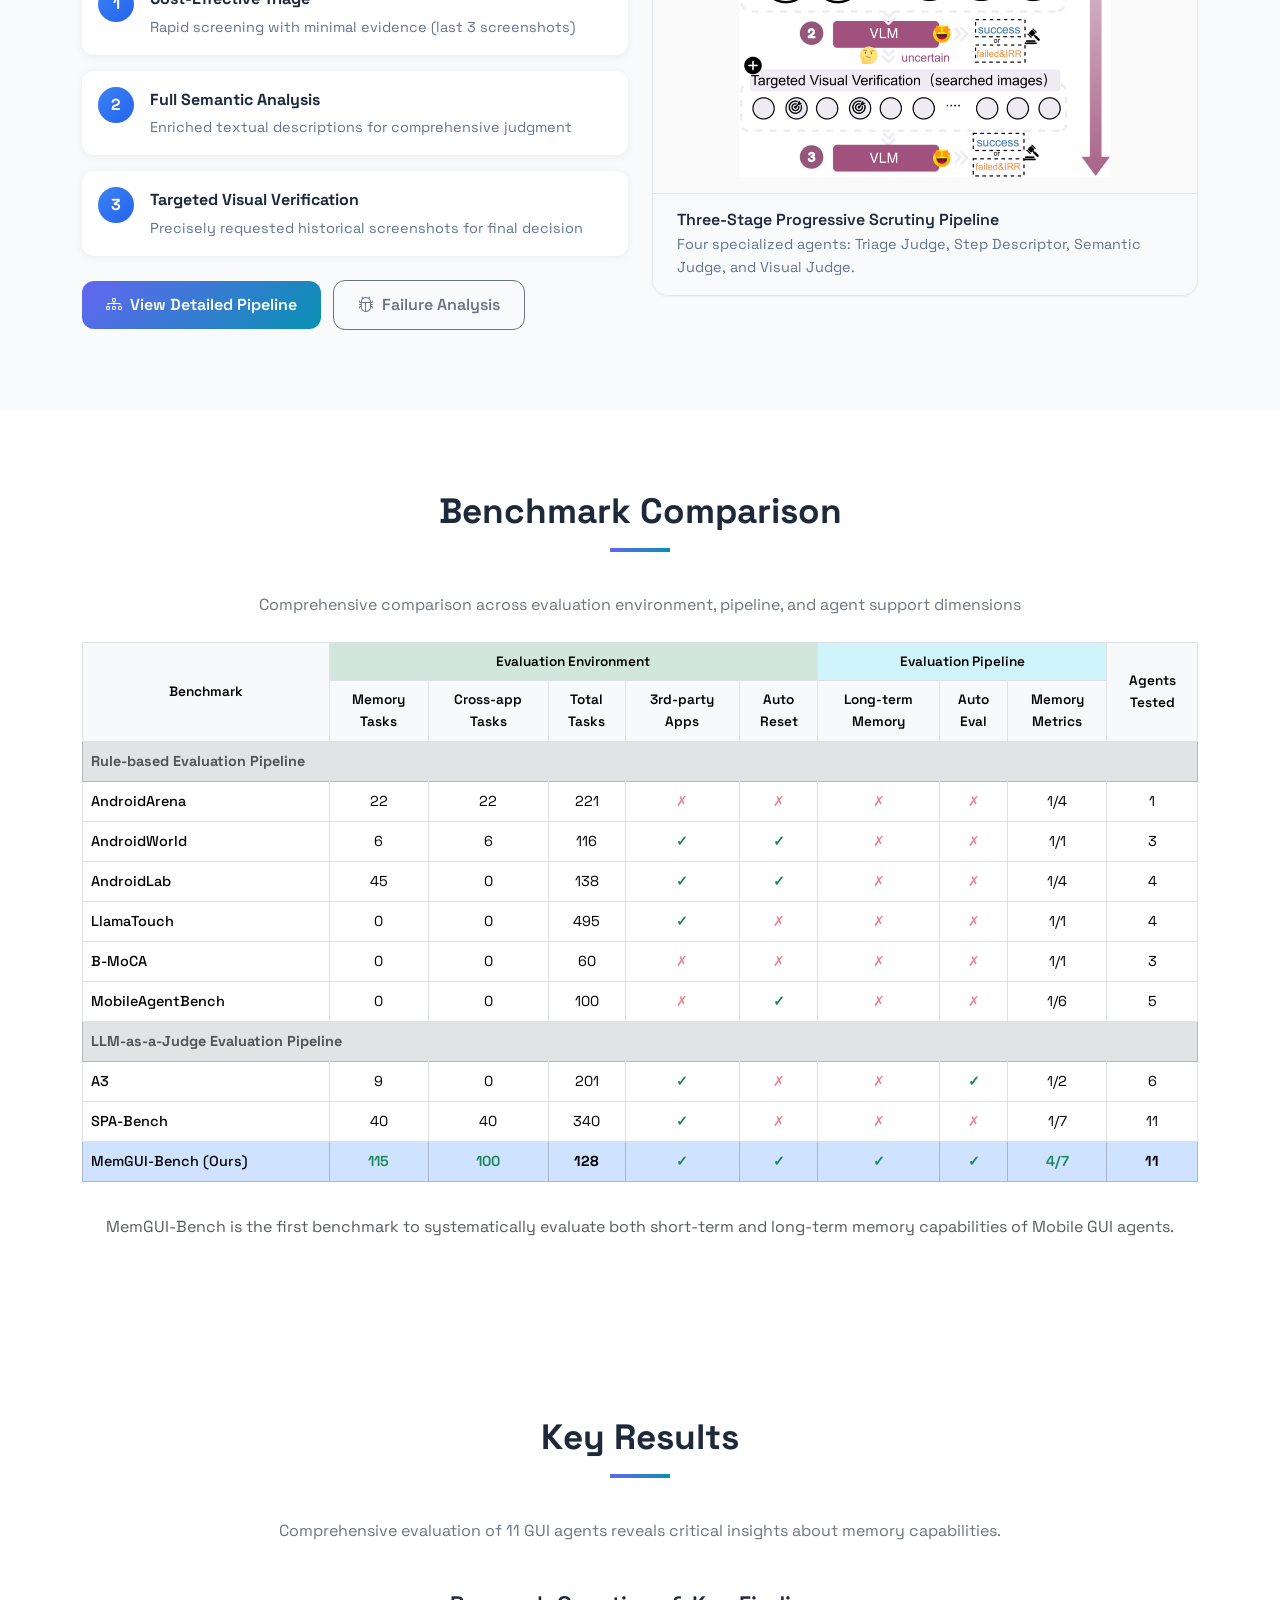
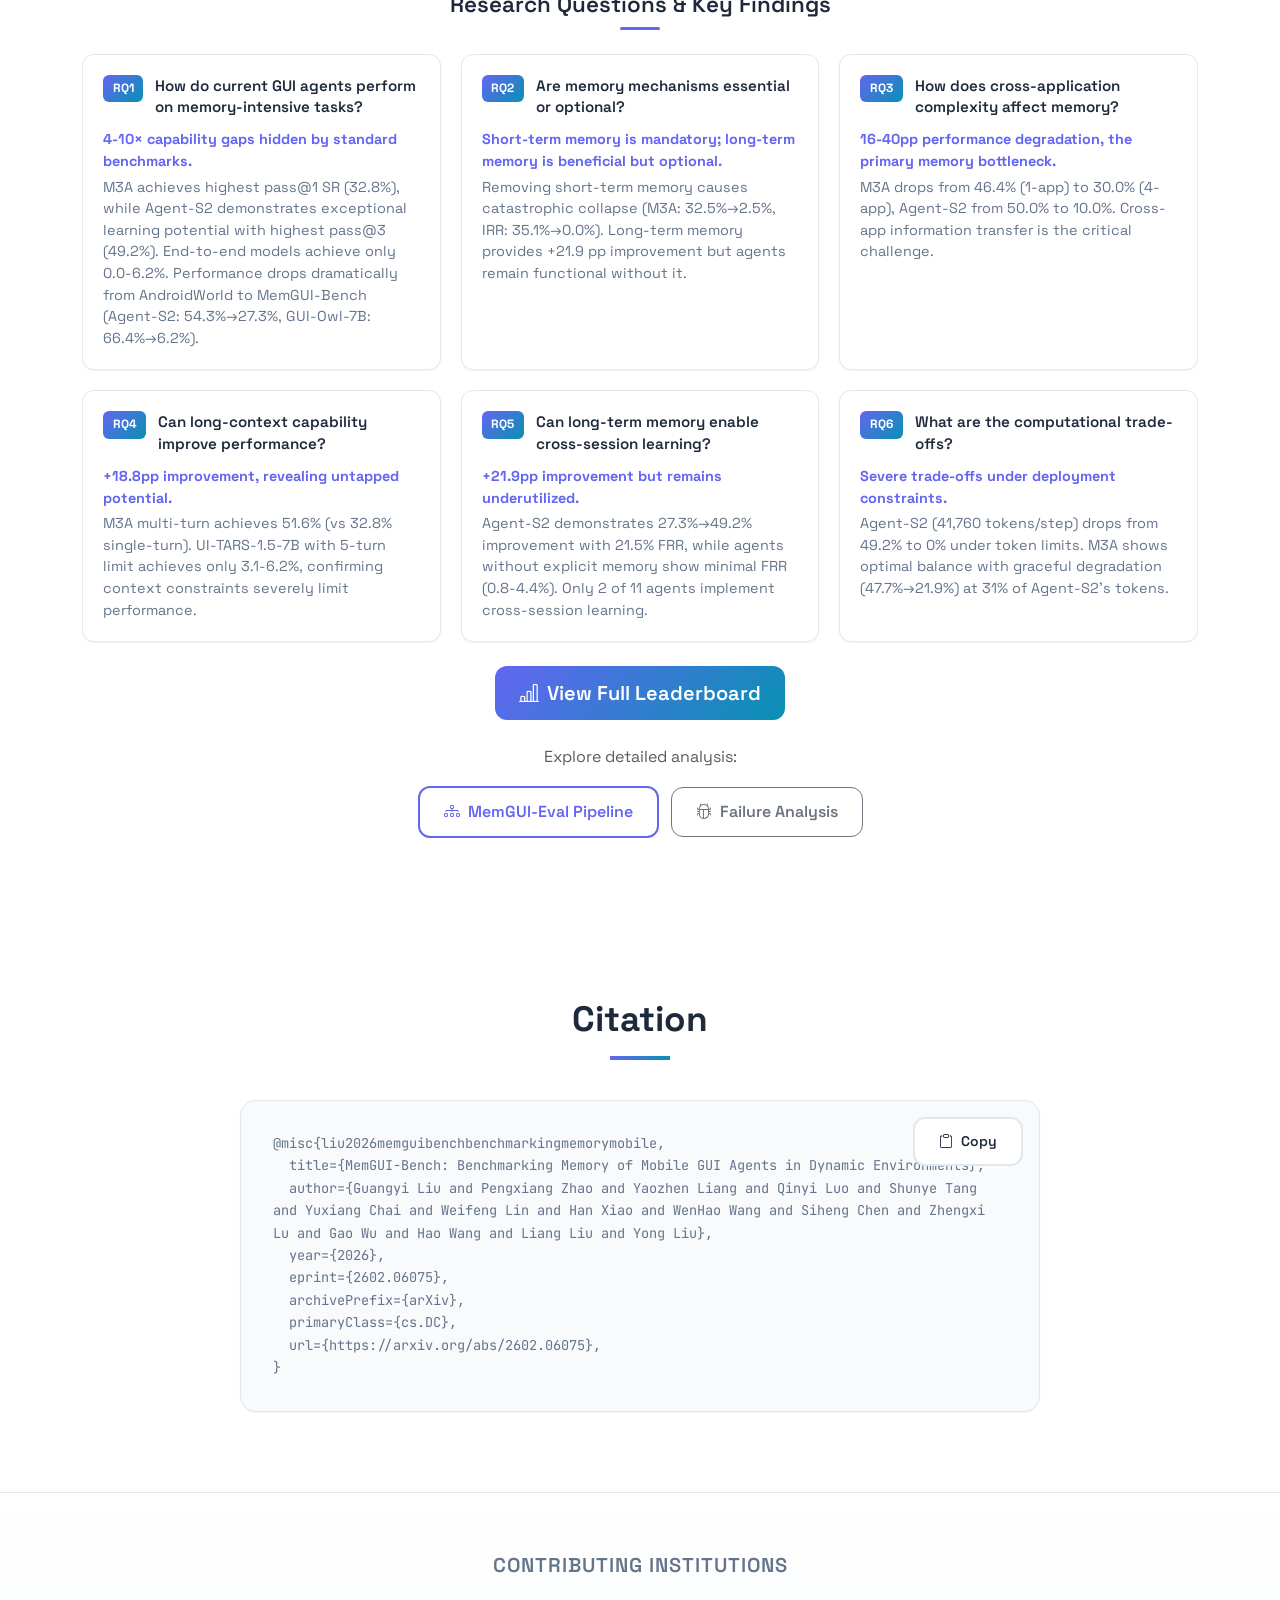
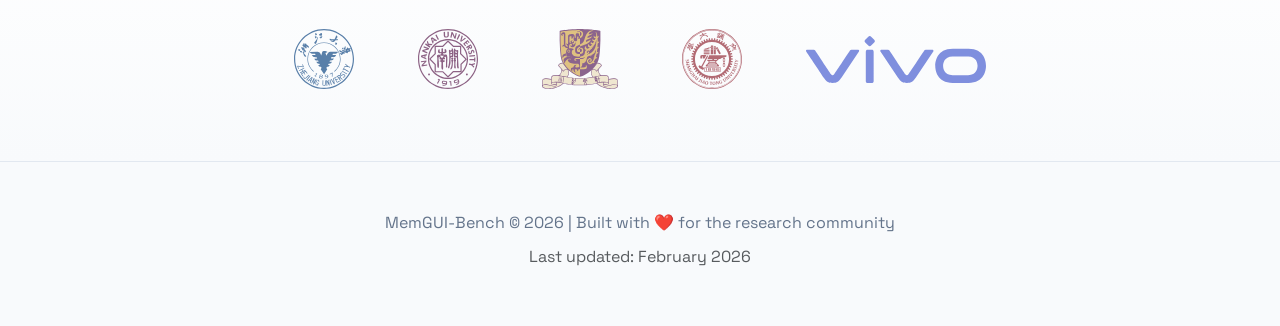
==== commit 039bf663: "add memgui-bench tasks to hf" ====
--- a/docs/index.html
+++ b/docs/index.html
@@ -62,14 +62,17 @@
 
           <!-- Action Buttons -->
           <div class="hero-buttons">
-            <a href="#" class="btn btn-primary btn-lg">
+            <a href="https://arxiv.org/abs/2602.06075" target="_blank" class="btn btn-primary btn-lg">
               <i class="bi bi-file-earmark-pdf"></i> Paper
             </a>
             <a href="https://github.com/lgy0404/MemGUI-Bench" target="_blank" class="btn btn-outline-light btn-lg">
               <i class="bi bi-github"></i> Code
             </a>
+            <a href="https://huggingface.co/datasets/lgy0404/MemGUI-Bench" target="_blank" class="btn btn-outline-light btn-lg">
+              <i class="bi bi-list-task"></i> Tasks
+            </a>
             <a href="https://huggingface.co/datasets/lgy0404/memgui-bench-trajs" target="_blank" class="btn btn-outline-light btn-lg">
-              <i class="bi bi-database"></i> Trajectories
+              <i class="bi bi-collection"></i> Trajectories
             </a>
           </div>
 
